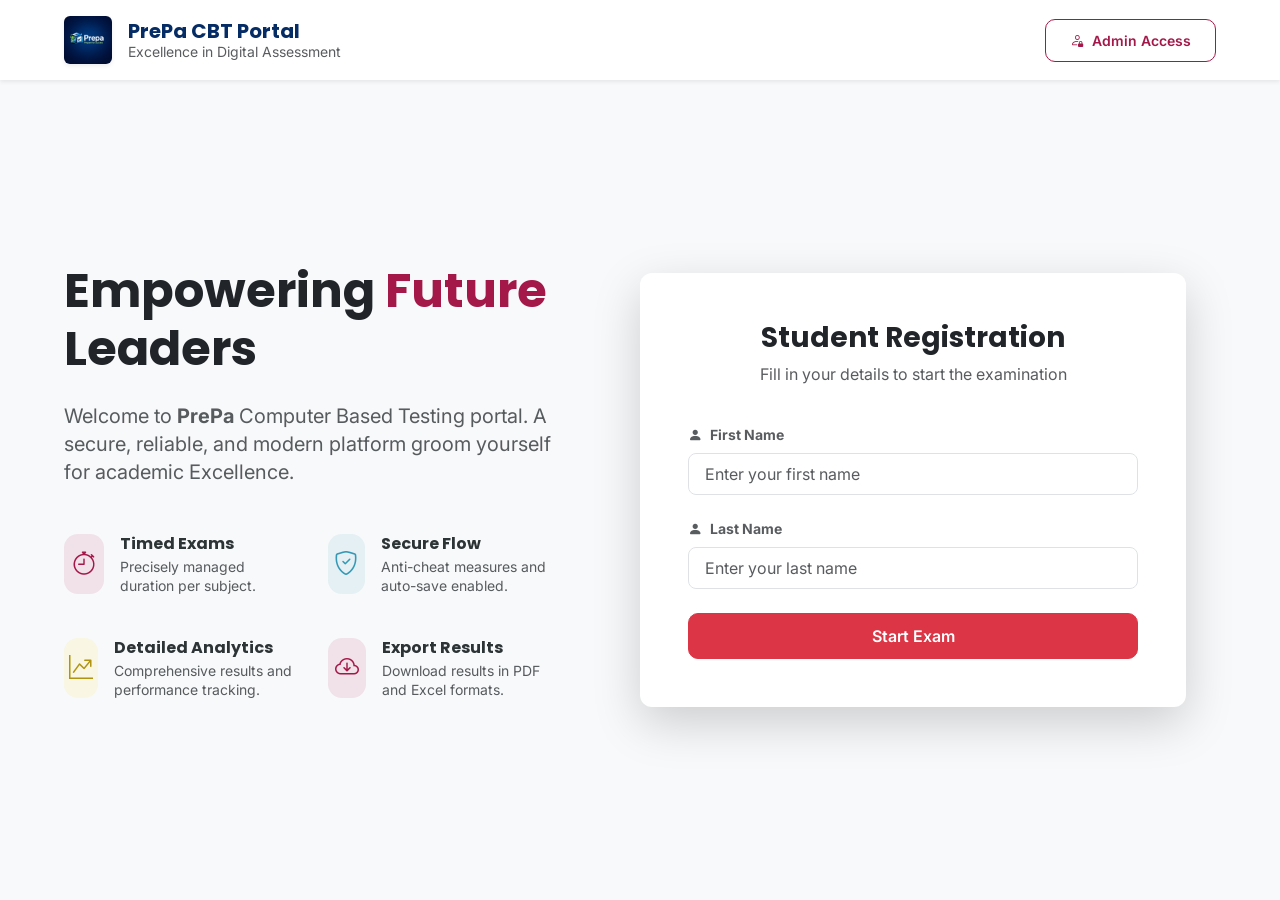
==== index.html @ b6be5e13 "Update index.html" ====
<!DOCTYPE html>
<html lang="en">
<head> 
<meta charset="UTF-8">
<meta name="viewport" content="width=device-width, initial-scale=1.0">
<title>PrePa CBT Portal - Secure Online Exams for Students</title>
<meta name="description" content="PrePa CBT Portal offers secure, reliable online exams for students. Register and take timed exams in Mathematics, English, Chemistry, Physics, and Biology.">
<meta name="keywords" content="CBT, online exam, student portal, PrePa, Mathematics, English, Chemistry, Physics, Biology">
<!-- Open Graph / Facebook -->
<meta property="og:type" content="website">
<meta property="og:title" content="PrePa CBT Portal - Secure Online Exams">
<meta property="og:description" content="Empowering future leaders with secure online assessments.">
<meta property="og:image" content="./logo 1.png">
<!-- Twitter -->
<meta property="twitter:card" content="summary_large_image">
<meta property="twitter:title" content="PrePa CBT Portal - Secure Online Exams">
<meta property="twitter:description" content="Empowering future leaders with secure online assessments.">
<meta property="twitter:image" content="./logo 1.png">
<script type="application/ld+json">
{
  "@context": "https://schema.org",
  "@type": "EducationalOrganization",
  "name": "PrePa CBT Portal",
  "description": "A secure platform for online exams in various subjects including Mathematics, English, Chemistry, Physics, and Biology.",
  "url": "./",
  "logo": "./logo 1.png"
}
</script>
<link href="https://cdn.jsdelivr.net/npm/bootstrap@5.3.3/dist/css/bootstrap.min.css" rel="stylesheet">
<link href="https://fonts.googleapis.com/css2?family=Inter:wght@300;400;500;600&family=Poppins:wght@500;600;700&display=swap" rel="stylesheet">
<link href="./style.css" rel="stylesheet">
<link rel="stylesheet" href="https://cdn.jsdelivr.net/npm/bootstrap-icons@1.11.3/font/bootstrap-icons.min.css">
<link rel="icon" type="image/png" sizes="16x16" href="./PrePa_favicon.png">
</head>
<body class="min-vh-100 d-flex flex-column">

  
<nav class="bg-white shadow-sm position-sticky top-0" style="z-index: 1000;">
  <div class="container px-4 py-3 d-flex align-items-center justify-content-between">
    <div class="d-flex align-items-center gap-3 animate-fade-in">
      <img src="./logo 1.png" alt="Logo" class="rounded shadow-sm" style="width:48px;height:48px">
      <div class="lh-sm">
        <h2 class="h5 fw-bold mb-0 text-primary-emphasis">PrePa CBT Portal</h2>
        <p class="text-muted mb-0 small d-none d-md-block">Excellence in Digital Assessment</p>
      </div>
    </div>
    <div class="animate-fade-in">
      <button onclick="window.location.href='admin.html'" class="btn btn-outline-primary btn-sm fw-semibold d-flex align-items-center gap-2">
        <i class="bi bi-person-lock"></i> Admin Access
      </button>
    </div>
  </div>
</nav>

<section class="container px-4 flex-grow-1 d-flex align-items-center py-5">
  <div class="row g-5 align-items-center w-100">
    <div class="col-lg-6 animate-slide-in">
      <div class="pe-lg-5">
        <h1 class="display-5 fw-bold text-dark mb-4">Empowering <span style="color: var(--primary-color)">Future</span> Leaders</h1>
        <p class="lead text-muted mb-5">Welcome to <strong>PrePa</strong> Computer Based Testing portal. A secure, reliable, and modern platform groom yourself for academic Excellence.</p>
        
        <div class="row g-4">
          <div class="col-sm-6 animate-fade-in stagger-1">
            <div class="d-flex align-items-start gap-3">
              <div class="feature-icon small">
                <i class="bi bi-stopwatch"></i>
              </div>
              <div>
                <h3 class="h6 fw-bold mb-1">Timed Exams</h3>
                <p class="small text-muted mb-0">Precisely managed duration per subject.</p>
              </div>
            </div>
          </div>
          <div class="col-sm-6 animate-fade-in stagger-2">
            <div class="d-flex align-items-start gap-3">
              <div class="feature-icon small" style="background: rgba(53, 153, 181, 0.1); color: var(--secondary-color)">
                <i class="bi bi-shield-check"></i>
              </div>
              <div>
                <h3 class="h6 fw-bold mb-1">Secure Flow</h3>
                <p class="small text-muted mb-0">Anti-cheat measures and auto-save enabled.</p>
              </div>
            </div>
          </div>
          <div class="col-sm-6 animate-fade-in stagger-3">
            <div class="d-flex align-items-start gap-3">
              <div class="feature-icon small" style="background: rgba(249, 210, 24, 0.1); color: #b09411">
                <i class="bi bi-graph-up-arrow"></i>
              </div>
              <div>
                <h3 class="h6 fw-bold mb-1">Detailed Analytics</h3>
                <p class="small text-muted mb-0">Comprehensive results and performance tracking.</p>
              </div>
            </div>
          </div>
          <div class="col-sm-6 animate-fade-in stagger-4">
            <div class="d-flex align-items-start gap-3">
              <div class="feature-icon small" style="background: rgba(164, 24, 73, 0.1); color: var(--primary-color)">
                <i class="bi bi-cloud-arrow-down"></i>
              </div>
              <div>
                <h3 class="h6 fw-bold mb-1">Export Results</h3>
                <p class="small text-muted mb-0">Download results in PDF and Excel formats.</p>
              </div>
            </div>
          </div>
        </div>
      </div>
    </div>
    <div class="col-lg-6 animate-scale-in">
      <div class="card p-4 p-md-5 border-0 shadow-lg hover-lift">
        <div class="text-center mb-4">
          <h2 class="h3 fw-bold text-dark mb-2">Student Registration</h2>
          <p class="text-muted">Fill in your details to start the examination</p>
        </div>
        <form id="student-form" class="d-grid gap-4">
          <div class="animate-fade-in stagger-1">
            <label class="form-label small fw-bold text-muted d-flex align-items-center gap-2">
              <i class="bi bi-person-fill"></i> First Name
            </label>
            <input type="text" id="first-name" required placeholder="Enter your first name" class="form-control form-control-lg fs-6 input-focus-effect">
          </div>
          <div class="animate-fade-in stagger-2">
            <label class="form-label small fw-bold text-muted d-flex align-items-center gap-2">
              <i class="bi bi-person-fill"></i> Last Name
            </label>
            <input type="text" id="last-name" required placeholder="Enter your last name" class="form-control form-control-lg fs-6 input-focus-effect">
          </div>
          <div id="subject-section" class="animate-fade-in stagger-3">
            <label class="form-label small fw-bold text-muted d-flex align-items-center gap-2">
              <i class="bi bi-book"></i> Select Subject
            </label>
            <select id="selected-subject" required class="form-select form-select-lg fs-6 input-focus-effect">
              <option value="" disabled selected>Select Subject</option>
              <optgroup label="SCIENCE">
                <option value="Mathematics">Mathematics</option>
                <option value="English">English</option>
                <option value="Physics">Physics</option>
                <option value="Chemistry">Chemistry</option>
                <option value="Biology">Biology</option>
              </optgroup>
              <optgroup label="ARTS">
                <option value="CRS">CRS</option>
                <option value="Government">Government</option>
                <option value="Literature">Literature</option>
              </optgroup>
              <optgroup label="COMMERCIAL">
                <option value="Economics">Economics</option>
                <option value="Commerce">Commerce</option>
              </optgroup>
            </select>
          </div>
          <button type="submit" class="btn btn-danger w-100 fw-semibold">Start Exam</button>
        </form>
      </div>
    </div>
  </div>
</section>

<script src="https://cdn.jsdelivr.net/npm/bootstrap@5.3.3/dist/js/bootstrap.bundle.min.js"></script>
<script>
  const firstNameInput = document.getElementById("first-name");
  const subjectSection = document.getElementById("subject-section");
  const subjectSelect = document.getElementById("selected-subject");

  function updateSubjectSectionVisibility() {
    const hasName = firstNameInput.value.trim().length > 0;

    if (hasName) {
      subjectSection.classList.remove("d-none");
    } else {
      subjectSection.classList.add("d-none");
      subjectSelect.value = "";
    }
  }

  firstNameInput.addEventListener("input", updateSubjectSectionVisibility);
  updateSubjectSectionVisibility();

  document.getElementById("student-form").addEventListener("submit", (e) => {
    e.preventDefault();
    const firstName = firstNameInput.value.trim();
    const lastName = document.getElementById("last-name").value.trim();
    const selectedSubject = subjectSelect.value;

    if (firstName && lastName && selectedSubject) {
      localStorage.removeItem("userAnswers");
      localStorage.removeItem("shuffledQuestions");
      localStorage.removeItem("examEndTime");
      localStorage.removeItem("currentQuestionIndex");
      const sessionId = "sess-" + Date.now() + "-" + Math.random().toString(36).slice(2, 8);
      localStorage.setItem(
        "studentDetails",
        JSON.stringify({ firstName, lastName, selectedSubject, sessionId })
      );
      localStorage.setItem("selectedSubject", selectedSubject);
      window.location.href = "exam.html";
    } else {
      alert("Please fill in all required fields.");
    }
  });
</script>
</body>
</html>
---- style.css ----
:root {
  --primary-color: #A41849;
  --secondary-color: #3599B5;
  --accent-color: #F9D218;
  --bg-light: #f8f9fa;
  --text-dark: #2d3436;
  --card-shadow: 0 10px 30px rgba(0, 0, 0, 0.05);
  --transition: all 0.3s cubic-bezier(0.4, 0, 0.2, 1);
}


html, body {
  max-width: 100vw;
  overflow-x: hidden;
  margin: 0;
  padding: 0;
  height: 100%;
}

h1,h2,h3,h4,h5{
font-family: 'Poppins', sans-serif;
font-weight:600;
}
.question{
font-size:18px;
font-weight:400;
line-height:1.6;
}

body {
  font-family: 'Inter', sans-serif;
  background-color: var(--bg-light);
  color: var(--text-dark);
  line-height: 1.6;
  display: flex;
  flex-direction: column;
}

main {
  flex: 1 0 auto;
}

.container {
  max-width: 1200px;
  width: 100%;
  margin-right: auto;
  margin-left: auto;
  padding-right: 15px;
  padding-left: 15px;
}

/* Fix Bootstrap row overflow */
.row {
  display: flex;
  flex-wrap: wrap;
  margin-right: -15px;
  margin-left: -15px;
}

.row > * {
  padding-right: 15px;
  padding-left: 15px;
}

/* Ensure images don't overflow */
img {
  max-width: 100%;
  height: auto;
}

/* Glassmorphism & Modern Cards */
.card {
  border: none;
  border-radius: 16px;
  box-shadow: var(--card-shadow);
  transition: var(--transition);
  overflow: hidden;
}

.card:hover {
  transform: translateY(-5px);
  box-shadow: 0 15px 35px rgba(0, 0, 0, 0.1);
}

/* Buttons */
.btn {
  border-radius: 10px;
  padding: 10px 24px;
  font-weight: 600;
  transition: var(--transition);
}

.btn-primary {
  background-color: var(--primary-color);
  border-color: var(--primary-color);
}

.btn-primary:hover {
  background-color: #8a143d;
  border-color: #8a143d;
  transform: translateY(-2px);
}

.btn-outline-primary {
  color: var(--primary-color);
  border-color: var(--primary-color);
}

.btn-outline-primary:hover {
  background-color: var(--primary-color);
  border-color: var(--primary-color);
}

/* Animations */
@keyframes fadeIn {
  from { opacity: 0; transform: translateY(20px); }
  to { opacity: 1; transform: translateY(0); }
}

@keyframes slideInRight {
  from { transform: translateX(50px); opacity: 0; }
  to { transform: translateX(0); opacity: 1; }
}

@keyframes scaleIn {
  from { transform: scale(0.9); opacity: 0; }
  to { transform: scale(1); opacity: 1; }
}

.animate-fade-in {
  animation: fadeIn 0.8s ease-out forwards;
}

.animate-slide-in {
  animation: slideInRight 0.6s ease-out forwards;
}

.animate-scale-in {
  animation: scaleIn 0.5s ease-out forwards;
}

/* New Hover & State Animations */
.hover-lift {
  transition: transform 0.2s ease, box-shadow 0.2s ease;
}

.hover-lift:hover {
  transform: translateY(-4px);
  box-shadow: 0 10px 20px rgba(0, 0, 0, 0.1);
}

.pulse-primary {
  animation: pulse 2s infinite;
}

@keyframes pulse {
  0% { transform: scale(1); box-shadow: 0 0 0 0 rgba(164, 24, 73, 0.4); }
  70% { transform: scale(1.05); box-shadow: 0 0 0 10px rgba(164, 24, 73, 0); }
  100% { transform: scale(1); box-shadow: 0 0 0 0 rgba(164, 24, 73, 0); }
}

.input-focus-effect {
  transition: border-color 0.2s ease, box-shadow 0.2s ease;
}

.input-focus-effect:focus {
  border-color: var(--primary-color);
  box-shadow: 0 0 0 4px rgba(164, 24, 73, 0.1);
}

.icon-circle {
  width: 40px;
  height: 40px;
  display: flex;
  align-items: center;
  justify-content: center;
  border-radius: 50%;
  background: rgba(164, 24, 73, 0.05);
  color: var(--primary-color);
  font-size: 1.2rem;
}

.stagger-1 { animation-delay: 0.1s; }
.stagger-2 { animation-delay: 0.2s; }
.stagger-3 { animation-delay: 0.3s; }
.stagger-4 { animation-delay: 0.4s; }

/* Index Page Specific */
.hero-section {
  background: linear-gradient(135deg, #fff 0%, #f1f2f6 100%);
  padding: 80px 0;
}

.feature-icon {
  width: 60px;
  height: 60px;
  background: rgba(164, 24, 73, 0.1);
  color: var(--primary-color);
  border-radius: 14px;
  display: flex;
  align-items: center;
  justify-content: center;
  font-size: 24px;
  margin-bottom: 20px;
}

/* Exam Page Specific */
.option-btn {
  text-align: left;
  padding: 15px 20px;
  border: 2px solid #e0e0e0;
  background: white;
  margin-bottom: 12px;
  cursor: pointer;
  border-radius: 12px;
  transition: var(--transition);
}

.option-btn:hover {
  border-color: var(--secondary-color);
  background-color: rgba(53, 153, 181, 0.05);
}

.option-btn.selected {
  border-color: var(--primary-color);
  background-color: rgba(164, 24, 73, 0.05);
  font-weight: 600;
}

/* Result Page Specific */
.result-circle-container {
  position: relative;
  width: 200px;
  height: 200px;
  margin: 0 auto;
}

.result-circle-bg {
  fill: none;
  stroke: #eee;
  stroke-width: 10;
}

.result-circle-progress {
  fill: none;
  stroke: var(--primary-color);
  stroke-width: 10;
  stroke-linecap: round;
  transition: stroke-dashoffset 1s ease-out;
}

/* Table Styles */
.table thead th {
  background-color: #f8f9fa;
  text-transform: uppercase;
  font-size: 0.75rem;
  letter-spacing: 0.05em;
  font-weight: 700;
  border-bottom: 2px solid #dee2e6;
}


/* h1, h2, h3 {
  font-family: 'Poppins', sans-serif;
} */


button {
  font-weight: 500;
}

small, .text-muted {
  font-weight: 400;
}

body {
  line-height: 1.4;
}

.card {
  border-radius: 12px;
}

/* Custom Scrollbar */
::-webkit-scrollbar {
  width: 8px;
}

::-webkit-scrollbar-track {
  background: #f1f1f1;
}

::-webkit-scrollbar-thumb {
  background: #ccc;
  border-radius: 10px;
}

::-webkit-scrollbar-thumb:hover {
  background: #999;
}
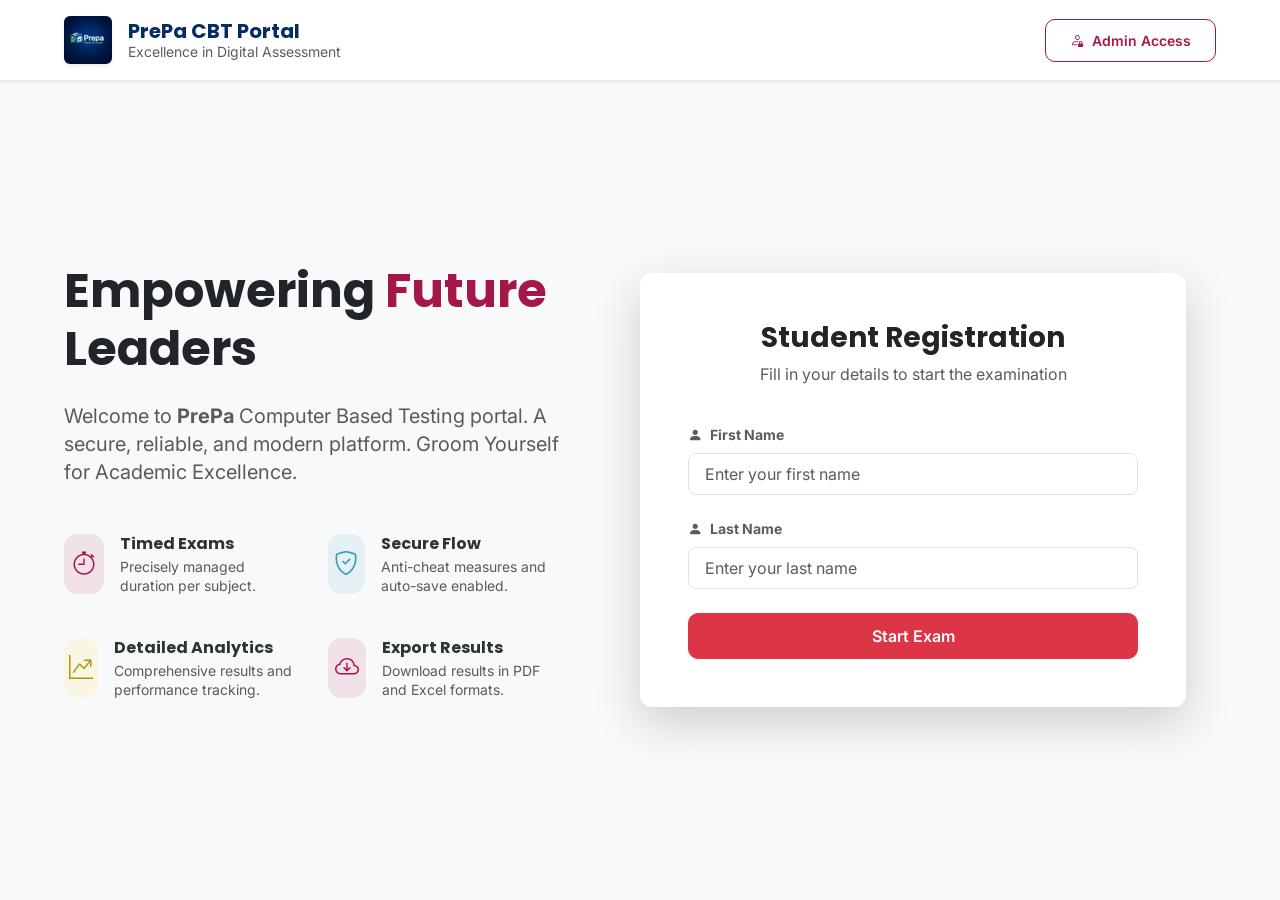
==== commit 71bfd5ac: "Update index.html" ====
--- a/index.html
+++ b/index.html
@@ -31,6 +31,14 @@
 <link href="./style.css" rel="stylesheet">
 <link rel="stylesheet" href="https://cdn.jsdelivr.net/npm/bootstrap-icons@1.11.3/font/bootstrap-icons.min.css">
 <link rel="icon" type="image/png" sizes="16x16" href="./PrePa_favicon.png">
+  <script async src="https://www.googletagmanager.com/gtag/js?id=G-HYVF242THW"></script>
+<script>
+  window.dataLayer = window.dataLayer || [];
+  function gtag(){dataLayer.push(arguments);}
+  gtag('js', new Date());
+
+  gtag('config', 'G-HYVF242THW');
+</script
 </head>
 <body class="min-vh-100 d-flex flex-column">
 
@@ -57,7 +65,7 @@
     <div class="col-lg-6 animate-slide-in">
       <div class="pe-lg-5">
         <h1 class="display-5 fw-bold text-dark mb-4">Empowering <span style="color: var(--primary-color)">Future</span> Leaders</h1>
-        <p class="lead text-muted mb-5">Welcome to <strong>PrePa</strong> Computer Based Testing portal. A secure, reliable, and modern platform groom yourself for academic Excellence.</p>
+        <p class="lead text-muted mb-5">Welcome to <strong>PrePa</strong> Computer Based Testing portal. A secure, reliable, and modern platform. Groom Yourself for Academic Excellence.</p>
         
         <div class="row g-4">
           <div class="col-sm-6 animate-fade-in stagger-1">
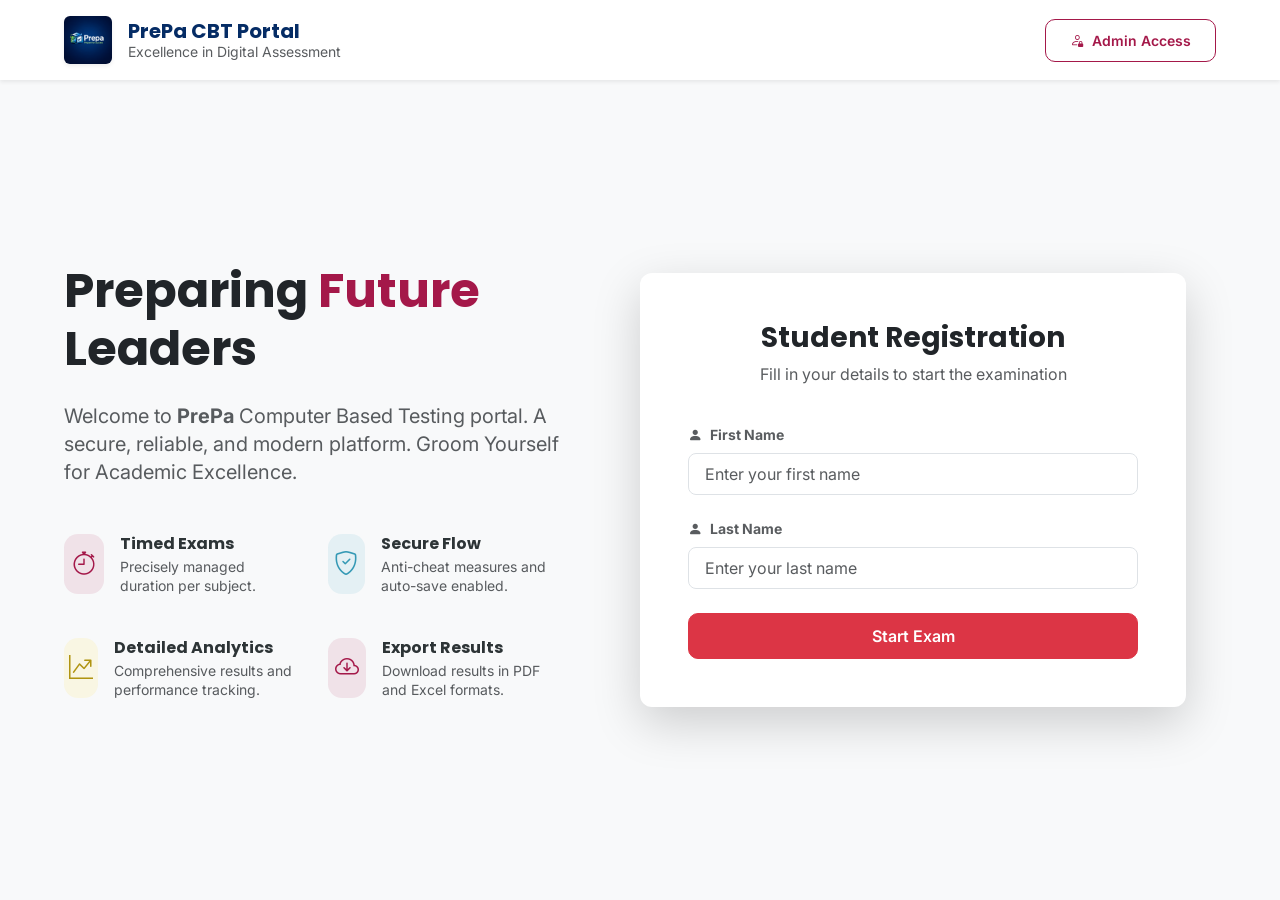
==== commit 7dc31400: "Update index.html" ====
--- a/index.html
+++ b/index.html
@@ -64,7 +64,7 @@
   <div class="row g-5 align-items-center w-100">
     <div class="col-lg-6 animate-slide-in">
       <div class="pe-lg-5">
-        <h1 class="display-5 fw-bold text-dark mb-4">Empowering <span style="color: var(--primary-color)">Future</span> Leaders</h1>
+        <h1 class="display-5 fw-bold text-dark mb-4">Preparing <span style="color: var(--primary-color)">Future</span> Leaders</h1>
         <p class="lead text-muted mb-5">Welcome to <strong>PrePa</strong> Computer Based Testing portal. A secure, reliable, and modern platform. Groom Yourself for Academic Excellence.</p>
         
         <div class="row g-4">
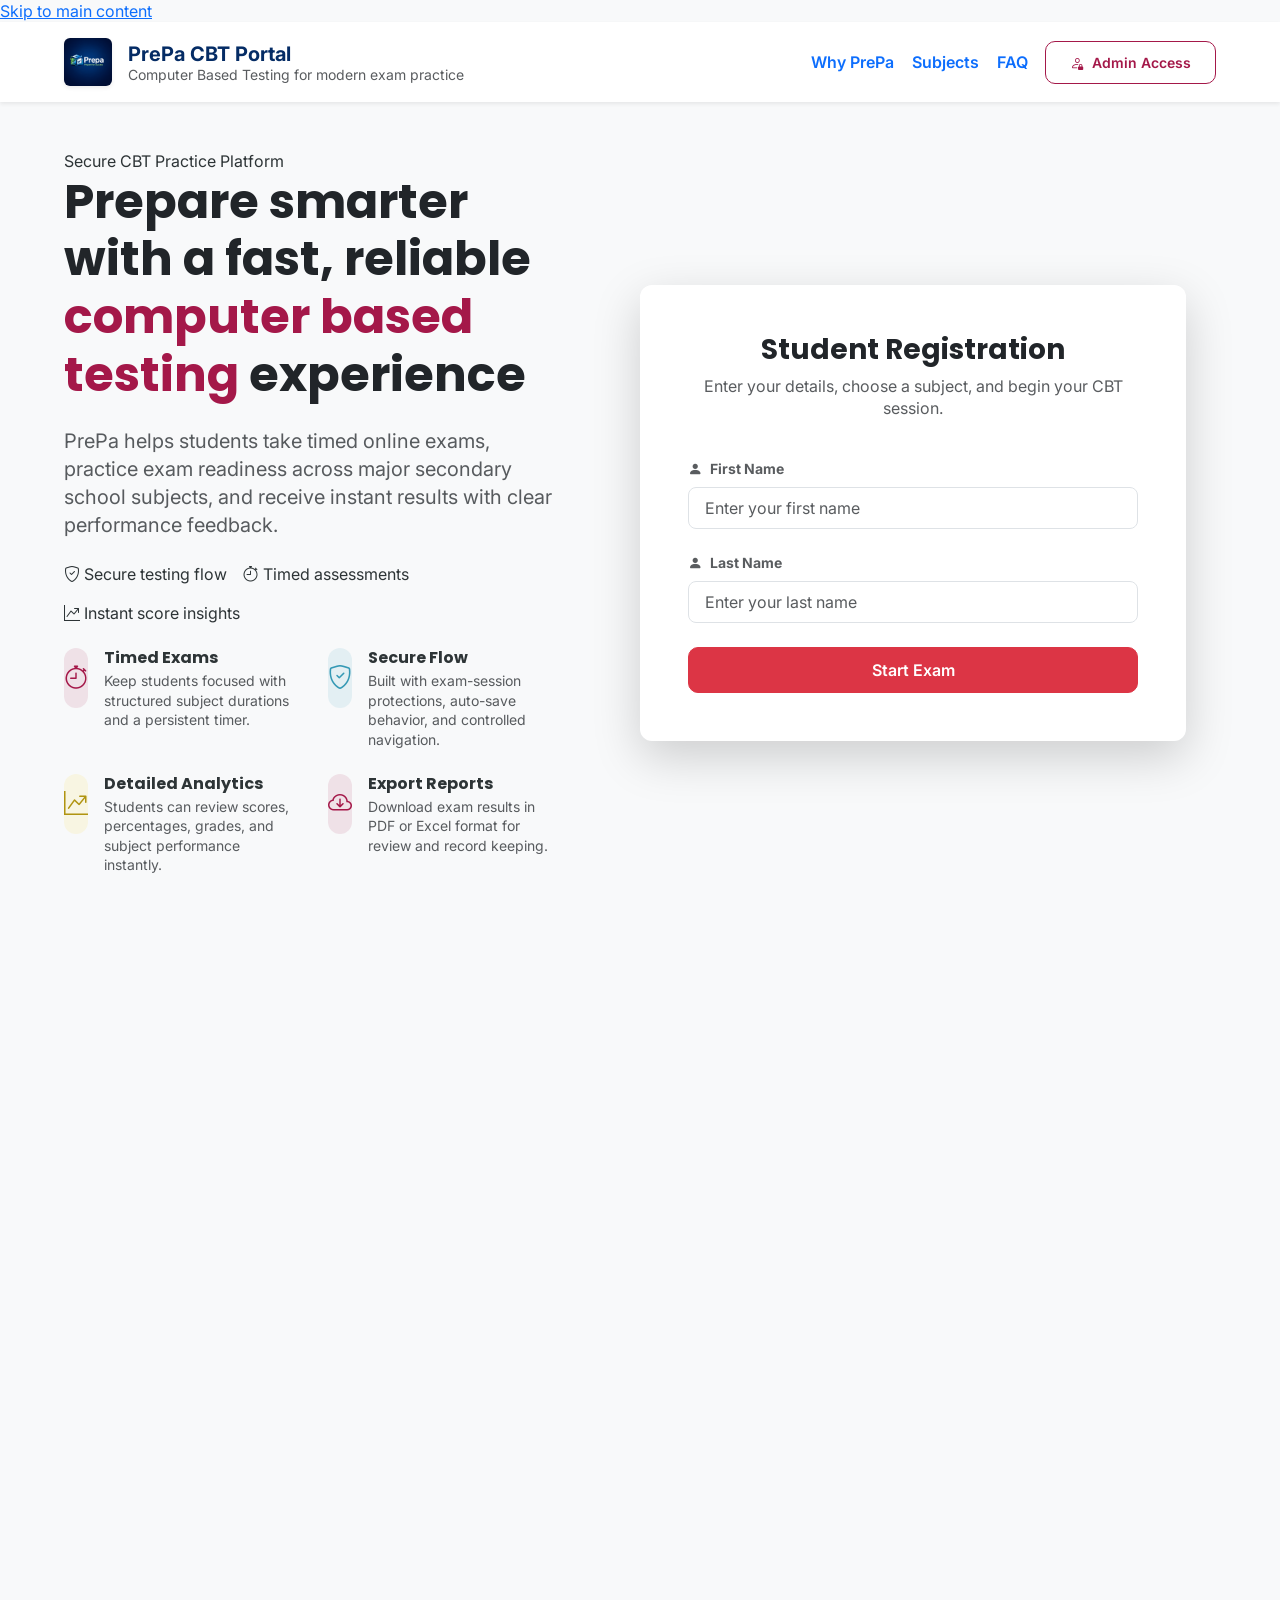
==== commit 5f2d9982: "Revise index.html for SEO and content improvements Updated the index.html file to enhance SEO and im" ====
--- a/index.html
+++ b/index.html
@@ -1,36 +1,110 @@
 <!DOCTYPE html>
 <html lang="en">
-<head> 
+<head>
 <meta charset="UTF-8">
 <meta name="viewport" content="width=device-width, initial-scale=1.0">
-<title>PrePa CBT Portal - Secure Online Exams for Students</title>
-<meta name="description" content="PrePa CBT Portal offers secure, reliable online exams for students. Register and take timed exams in Mathematics, English, Chemistry, Physics, and Biology.">
-<meta name="keywords" content="CBT, online exam, student portal, PrePa, Mathematics, English, Chemistry, Physics, Biology">
-<!-- Open Graph / Facebook -->
+<title>PrePa CBT Portal | Computer Based Testing Platform for Exam Practice</title>
+<meta name="description" content="PrePa CBT Portal is a modern computer based testing platform for timed online exams, CBT practice, subject-based assessments, and instant results across Mathematics, English, Physics, Chemistry, Biology, Government, Literature, Economics, Commerce, and CRS.">
+<meta name="robots" content="index, follow, max-image-preview:large, max-snippet:-1, max-video-preview:-1">
+<meta name="author" content="PrePa CBT Portal">
+<meta name="application-name" content="PrePa CBT Portal">
+<meta name="theme-color" content="#A41849">
+<meta name="format-detection" content="telephone=no">
+<meta property="og:locale" content="en_US">
 <meta property="og:type" content="website">
-<meta property="og:title" content="PrePa CBT Portal - Secure Online Exams">
-<meta property="og:description" content="Empowering future leaders with secure online assessments.">
-<meta property="og:image" content="./logo 1.png">
-<!-- Twitter -->
-<meta property="twitter:card" content="summary_large_image">
-<meta property="twitter:title" content="PrePa CBT Portal - Secure Online Exams">
-<meta property="twitter:description" content="Empowering future leaders with secure online assessments.">
-<meta property="twitter:image" content="./logo 1.png">
+<meta property="og:site_name" content="PrePa CBT Portal">
+<meta property="og:title" content="PrePa CBT Portal | Computer Based Testing Platform for Exam Practice">
+<meta property="og:description" content="A fast, secure CBT platform for student registration, timed practice exams, subject-based testing, instant results, and academic performance tracking.">
+<meta property="og:url" content="/">
+<meta property="og:image" content="./logo%201.png">
+<meta property="og:image:alt" content="PrePa CBT Portal logo">
+<meta name="twitter:card" content="summary_large_image">
+<meta name="twitter:title" content="PrePa CBT Portal | Computer Based Testing Platform for Exam Practice">
+<meta name="twitter:description" content="Prepare for school and entrance examinations with secure CBT practice, timed assessments, and instant results.">
+<meta name="twitter:image" content="./logo%201.png">
+<meta name="twitter:image:alt" content="PrePa CBT Portal logo">
+<link rel="canonical" href="/">
+<link rel="manifest" href="./site.webmanifest">
+<link rel="icon" type="image/png" sizes="192x192" href="./PrePa_favicon.png">
+<link rel="apple-touch-icon" href="./PrePa_favicon.png">
+<link rel="preconnect" href="https://cdn.jsdelivr.net">
+<link rel="preload" as="image" href="./logo%201.png">
+<link rel="preload" href="./assets/fonts/Inter_18pt-Regular.ttf" as="font" type="font/ttf" crossorigin>
+<link rel="preload" href="./assets/fonts/Poppins-SemiBold.ttf" as="font" type="font/ttf" crossorigin>
 <script type="application/ld+json">
 {
   "@context": "https://schema.org",
-  "@type": "EducationalOrganization",
-  "name": "PrePa CBT Portal",
-  "description": "A secure platform for online exams in various subjects including Mathematics, English, Chemistry, Physics, and Biology.",
-  "url": "./",
-  "logo": "./logo 1.png"
+  "@graph": [
+    {
+      "@type": "WebSite",
+      "@id": "/#website",
+      "url": "/",
+      "name": "PrePa CBT Portal",
+      "description": "Computer based testing platform for timed online exams and academic practice.",
+      "inLanguage": "en"
+    },
+    {
+      "@type": "Organization",
+      "@id": "/#organization",
+      "name": "PrePa CBT Portal",
+      "url": "/",
+      "logo": {
+        "@type": "ImageObject",
+        "url": "./logo%201.png"
+      }
+    },
+    {
+      "@type": "SoftwareApplication",
+      "@id": "/#app",
+      "name": "PrePa CBT Portal",
+      "applicationCategory": "EducationalApplication",
+      "operatingSystem": "Web Browser",
+      "url": "/",
+      "image": "./logo%201.png",
+      "publisher": {
+        "@id": "/#organization"
+      },
+      "description": "A secure web-based CBT platform that helps students complete timed subject exams, review scores, and track performance."
+    },
+    {
+      "@type": "FAQPage",
+      "@id": "/#faq",
+      "mainEntity": [
+        {
+          "@type": "Question",
+          "name": "What is PrePa CBT Portal used for?",
+          "acceptedAnswer": {
+            "@type": "Answer",
+            "text": "PrePa CBT Portal helps students register for a subject, complete a timed computer based test, and view instant performance results."
+          }
+        },
+        {
+          "@type": "Question",
+          "name": "Which subjects are available on the CBT platform?",
+          "acceptedAnswer": {
+            "@type": "Answer",
+            "text": "The platform supports Mathematics, English, Physics, Chemistry, Biology, CRS, Government, Literature, Economics, and Commerce."
+          }
+        },
+        {
+          "@type": "Question",
+          "name": "Does the CBT system provide instant results?",
+          "acceptedAnswer": {
+            "@type": "Answer",
+            "text": "Yes. After submitting an exam, students can immediately view score summaries, percentages, grades, and exportable reports."
+          }
+        }
+      ]
+    }
+  ]
 }
 </script>
 <link href="https://cdn.jsdelivr.net/npm/bootstrap@5.3.3/dist/css/bootstrap.min.css" rel="stylesheet">
 <link href="https://fonts.googleapis.com/css2?family=Inter:wght@300;400;500;600&family=Poppins:wght@500;600;700&display=swap" rel="stylesheet">
 <link href="./style.css" rel="stylesheet">
 <link rel="stylesheet" href="https://cdn.jsdelivr.net/npm/bootstrap-icons@1.11.3/font/bootstrap-icons.min.css">
-<link rel="icon" type="image/png" sizes="16x16" href="./PrePa_favicon.png">
+
+
   <script async src="https://www.googletagmanager.com/gtag/js?id=G-HYVF242THW"></script>
 <script>
   window.dataLayer = window.dataLayer || [];
@@ -41,18 +115,21 @@
 </script
 </head>
 <body class="min-vh-100 d-flex flex-column">
-
-  
+<a href="#main-content" class="skip-link">Skip to main content</a>
+
 <nav class="bg-white shadow-sm position-sticky top-0" style="z-index: 1000;">
-  <div class="container px-4 py-3 d-flex align-items-center justify-content-between">
+  <div class="container px-4 py-3 d-flex align-items-center justify-content-between gap-3 flex-wrap">
     <div class="d-flex align-items-center gap-3 animate-fade-in">
-      <img src="./logo 1.png" alt="Logo" class="rounded shadow-sm" style="width:48px;height:48px">
+      <img src="./logo 1.png" alt="PrePa CBT Portal logo" width="48" height="48" class="rounded shadow-sm" fetchpriority="high">
       <div class="lh-sm">
-        <h2 class="h5 fw-bold mb-0 text-primary-emphasis">PrePa CBT Portal</h2>
-        <p class="text-muted mb-0 small d-none d-md-block">Excellence in Digital Assessment</p>
-      </div>
-    </div>
-    <div class="animate-fade-in">
+        <p class="h5 fw-bold mb-0 text-primary-emphasis">PrePa CBT Portal</p>
+        <p class="text-muted mb-0 small d-none d-md-block">Computer Based Testing for modern exam practice</p>
+      </div>
+    </div>
+    <div class="d-flex align-items-center gap-2 gap-md-3 animate-fade-in">
+      <a href="#why-prepa" class="btn btn-link nav-anchor p-0 text-decoration-none">Why PrePa</a>
+      <a href="#subjects" class="btn btn-link nav-anchor p-0 text-decoration-none">Subjects</a>
+      <a href="#faq" class="btn btn-link nav-anchor p-0 text-decoration-none">FAQ</a>
       <button onclick="window.location.href='admin.html'" class="btn btn-outline-primary btn-sm fw-semibold d-flex align-items-center gap-2">
         <i class="bi bi-person-lock"></i> Admin Access
       </button>
@@ -60,110 +137,259 @@
   </div>
 </nav>
 
-<section class="container px-4 flex-grow-1 d-flex align-items-center py-5">
-  <div class="row g-5 align-items-center w-100">
-    <div class="col-lg-6 animate-slide-in">
-      <div class="pe-lg-5">
-        <h1 class="display-5 fw-bold text-dark mb-4">Preparing <span style="color: var(--primary-color)">Future</span> Leaders</h1>
-        <p class="lead text-muted mb-5">Welcome to <strong>PrePa</strong> Computer Based Testing portal. A secure, reliable, and modern platform. Groom Yourself for Academic Excellence.</p>
-        
-        <div class="row g-4">
-          <div class="col-sm-6 animate-fade-in stagger-1">
-            <div class="d-flex align-items-start gap-3">
-              <div class="feature-icon small">
-                <i class="bi bi-stopwatch"></i>
-              </div>
+<main id="main-content">
+  <section class="container px-4 py-5">
+    <div class="row g-5 align-items-center w-100">
+      <div class="col-lg-6 animate-slide-in">
+        <div class="pe-lg-5">
+          <span class="eyebrow-pill mb-3">Secure CBT Practice Platform</span>
+          <h1 class="display-5 fw-bold text-dark mb-4">Prepare smarter with a fast, reliable <span style="color: var(--primary-color)">computer based testing</span> experience</h1>
+          <p class="lead text-muted mb-4">PrePa helps students take timed online exams, practice exam readiness across major secondary school subjects, and receive instant results with clear performance feedback.</p>
+          <div class="d-flex flex-wrap gap-3 mb-4">
+            <span class="trust-pill"><i class="bi bi-shield-check"></i> Secure testing flow</span>
+            <span class="trust-pill"><i class="bi bi-stopwatch"></i> Timed assessments</span>
+            <span class="trust-pill"><i class="bi bi-graph-up-arrow"></i> Instant score insights</span>
+          </div>
+
+          <div class="row g-4">
+            <div class="col-sm-6 animate-fade-in stagger-1">
+              <div class="d-flex align-items-start gap-3">
+                <div class="feature-icon small">
+                  <i class="bi bi-stopwatch"></i>
+                </div>
+                <div>
+                  <h2 class="h6 fw-bold mb-1">Timed Exams</h2>
+                  <p class="small text-muted mb-0">Keep students focused with structured subject durations and a persistent timer.</p>
+                </div>
+              </div>
+            </div>
+            <div class="col-sm-6 animate-fade-in stagger-2">
+              <div class="d-flex align-items-start gap-3">
+                <div class="feature-icon small" style="background: rgba(53, 153, 181, 0.1); color: var(--secondary-color)">
+                  <i class="bi bi-shield-check"></i>
+                </div>
+                <div>
+                  <h2 class="h6 fw-bold mb-1">Secure Flow</h2>
+                  <p class="small text-muted mb-0">Built with exam-session protections, auto-save behavior, and controlled navigation.</p>
+                </div>
+              </div>
+            </div>
+            <div class="col-sm-6 animate-fade-in stagger-3">
+              <div class="d-flex align-items-start gap-3">
+                <div class="feature-icon small" style="background: rgba(249, 210, 24, 0.1); color: #b09411">
+                  <i class="bi bi-graph-up-arrow"></i>
+                </div>
+                <div>
+                  <h2 class="h6 fw-bold mb-1">Detailed Analytics</h2>
+                  <p class="small text-muted mb-0">Students can review scores, percentages, grades, and subject performance instantly.</p>
+                </div>
+              </div>
+            </div>
+            <div class="col-sm-6 animate-fade-in stagger-4">
+              <div class="d-flex align-items-start gap-3">
+                <div class="feature-icon small" style="background: rgba(164, 24, 73, 0.1); color: var(--primary-color)">
+                  <i class="bi bi-cloud-arrow-down"></i>
+                </div>
+                <div>
+                  <h2 class="h6 fw-bold mb-1">Export Reports</h2>
+                  <p class="small text-muted mb-0">Download exam results in PDF or Excel format for review and record keeping.</p>
+                </div>
+              </div>
+            </div>
+          </div>
+        </div>
+      </div>
+      <div class="col-lg-6 animate-scale-in">
+        <div class="card p-4 p-md-5 border-0 shadow-lg hover-lift">
+          <div class="text-center mb-4">
+            <h2 class="h3 fw-bold text-dark mb-2">Student Registration</h2>
+            <p class="text-muted">Enter your details, choose a subject, and begin your CBT session.</p>
+          </div>
+          <form id="student-form" class="d-grid gap-4" aria-label="Student registration form">
+            <div class="animate-fade-in stagger-1">
+              <label for="first-name" class="form-label small fw-bold text-muted d-flex align-items-center gap-2">
+                <i class="bi bi-person-fill"></i> First Name
+              </label>
+              <input type="text" id="first-name" name="firstName" required autocomplete="given-name" placeholder="Enter your first name" class="form-control form-control-lg fs-6 input-focus-effect">
+            </div>
+            <div class="animate-fade-in stagger-2">
+              <label for="last-name" class="form-label small fw-bold text-muted d-flex align-items-center gap-2">
+                <i class="bi bi-person-fill"></i> Last Name
+              </label>
+              <input type="text" id="last-name" name="lastName" required autocomplete="family-name" placeholder="Enter your last name" class="form-control form-control-lg fs-6 input-focus-effect">
+            </div>
+            <div id="subject-section" class="animate-fade-in stagger-3">
+              <label for="selected-subject" class="form-label small fw-bold text-muted d-flex align-items-center gap-2">
+                <i class="bi bi-book"></i> Select Subject
+              </label>
+              <select id="selected-subject" name="subject" required class="form-select form-select-lg fs-6 input-focus-effect">
+                <option value="" disabled selected>Select Subject</option>
+                <optgroup label="Science">
+                  <option value="Mathematics">Mathematics</option>
+                  <option value="English">English</option>
+                  <option value="Physics">Physics</option>
+                  <option value="Chemistry">Chemistry</option>
+                  <option value="Biology">Biology</option>
+                </optgroup>
+                <optgroup label="Arts">
+                  <option value="CRS">CRS</option>
+                  <option value="Government">Government</option>
+                  <option value="Literature">Literature</option>
+                </optgroup>
+                <optgroup label="Commercial">
+                  <option value="Economics">Economics</option>
+                  <option value="Commerce">Commerce</option>
+                </optgroup>
+              </select>
+            </div>
+            <button type="submit" class="btn btn-danger w-100 fw-semibold">Start Exam</button>
+          </form>
+        </div>
+      </div>
+    </div>
+  </section>
+
+  <section id="why-prepa" class="seo-section">
+    <div class="container px-4">
+      <div class="row g-4 align-items-start">
+        <div class="col-lg-5">
+          <span class="section-kicker">Why students use PrePa</span>
+          <h2 class="section-title">A CBT platform built for exam readiness and confidence</h2>
+          <p class="text-muted mb-0">PrePa gives students and educators a practical way to run timed assessments, reduce friction during exam practice, and understand performance faster after every session.</p>
+        </div>
+        <div class="col-lg-7">
+          <div class="row g-3">
+            <div class="col-md-6">
+              <article class="content-card h-100">
+                <h3 class="h5 mb-2">Focused exam simulation</h3>
+                <p class="text-muted mb-0">Students experience a structured CBT flow that mirrors timed assessment environments and improves test familiarity.</p>
+              </article>
+            </div>
+            <div class="col-md-6">
+              <article class="content-card h-100">
+                <h3 class="h5 mb-2">Instant feedback loop</h3>
+                <p class="text-muted mb-0">Immediate scoring helps learners identify strengths, weak spots, and the subjects that need more revision time.</p>
+              </article>
+            </div>
+            <div class="col-md-6">
+              <article class="content-card h-100">
+                <h3 class="h5 mb-2">Simple student onboarding</h3>
+                <p class="text-muted mb-0">A clean registration flow lets students move from landing page to active exam in just a few steps.</p>
+              </article>
+            </div>
+            <div class="col-md-6">
+              <article class="content-card h-100">
+                <h3 class="h5 mb-2">Exportable reporting</h3>
+                <p class="text-muted mb-0">PDF and Excel result exports make it easier for schools, tutors, and administrators to review outcomes.</p>
+              </article>
+            </div>
+          </div>
+        </div>
+      </div>
+    </div>
+  </section>
+
+  <section id="subjects" class="seo-section seo-section-alt">
+    <div class="container px-4">
+      <div class="text-center mb-5">
+        <span class="section-kicker">Available subjects</span>
+        <h2 class="section-title">Practice CBT questions across core secondary school subjects</h2>
+        <p class="text-muted section-copy">The platform supports subject-based testing for science, arts, and commercial students, making it suitable for broad academic preparation.</p>
+      </div>
+      <div class="subject-grid">
+        <article class="subject-chip">Mathematics</article>
+        <article class="subject-chip">English</article>
+        <article class="subject-chip">Physics</article>
+        <article class="subject-chip">Chemistry</article>
+        <article class="subject-chip">Biology</article>
+        <article class="subject-chip">CRS</article>
+        <article class="subject-chip">Government</article>
+        <article class="subject-chip">Literature</article>
+        <article class="subject-chip">Economics</article>
+        <article class="subject-chip">Commerce</article>
+      </div>
+    </div>
+  </section>
+
+  <section class="seo-section">
+    <div class="container px-4">
+      <div class="row g-4">
+        <div class="col-lg-6">
+          <span class="section-kicker">How it works</span>
+          <h2 class="section-title">A clear three-step CBT journey</h2>
+          <div class="step-list">
+            <article class="step-card">
+              <span class="step-number">1</span>
               <div>
-                <h3 class="h6 fw-bold mb-1">Timed Exams</h3>
-                <p class="small text-muted mb-0">Precisely managed duration per subject.</p>
-              </div>
-            </div>
+                <h3 class="h5 mb-1">Register and select a subject</h3>
+                <p class="text-muted mb-0">Students enter their names, choose a subject, and begin from a simple landing experience.</p>
+              </div>
+            </article>
+            <article class="step-card">
+              <span class="step-number">2</span>
+              <div>
+                <h3 class="h5 mb-1">Take a timed online exam</h3>
+                <p class="text-muted mb-0">The exam screen presents one question at a time with a timer, navigator, and saved answer state.</p>
+              </div>
+            </article>
+            <article class="step-card">
+              <span class="step-number">3</span>
+              <div>
+                <h3 class="h5 mb-1">Review results instantly</h3>
+                <p class="text-muted mb-0">After submission, learners get a score summary, percentage, grade, and downloadable report options.</p>
+              </div>
+            </article>
           </div>
-          <div class="col-sm-6 animate-fade-in stagger-2">
-            <div class="d-flex align-items-start gap-3">
-              <div class="feature-icon small" style="background: rgba(53, 153, 181, 0.1); color: var(--secondary-color)">
-                <i class="bi bi-shield-check"></i>
-              </div>
-              <div>
-                <h3 class="h6 fw-bold mb-1">Secure Flow</h3>
-                <p class="small text-muted mb-0">Anti-cheat measures and auto-save enabled.</p>
-              </div>
-            </div>
-          </div>
-          <div class="col-sm-6 animate-fade-in stagger-3">
-            <div class="d-flex align-items-start gap-3">
-              <div class="feature-icon small" style="background: rgba(249, 210, 24, 0.1); color: #b09411">
-                <i class="bi bi-graph-up-arrow"></i>
-              </div>
-              <div>
-                <h3 class="h6 fw-bold mb-1">Detailed Analytics</h3>
-                <p class="small text-muted mb-0">Comprehensive results and performance tracking.</p>
-              </div>
-            </div>
-          </div>
-          <div class="col-sm-6 animate-fade-in stagger-4">
-            <div class="d-flex align-items-start gap-3">
-              <div class="feature-icon small" style="background: rgba(164, 24, 73, 0.1); color: var(--primary-color)">
-                <i class="bi bi-cloud-arrow-down"></i>
-              </div>
-              <div>
-                <h3 class="h6 fw-bold mb-1">Export Results</h3>
-                <p class="small text-muted mb-0">Download results in PDF and Excel formats.</p>
-              </div>
-            </div>
-          </div>
-        </div>
-      </div>
-    </div>
-    <div class="col-lg-6 animate-scale-in">
-      <div class="card p-4 p-md-5 border-0 shadow-lg hover-lift">
-        <div class="text-center mb-4">
-          <h2 class="h3 fw-bold text-dark mb-2">Student Registration</h2>
-          <p class="text-muted">Fill in your details to start the examination</p>
-        </div>
-        <form id="student-form" class="d-grid gap-4">
-          <div class="animate-fade-in stagger-1">
-            <label class="form-label small fw-bold text-muted d-flex align-items-center gap-2">
-              <i class="bi bi-person-fill"></i> First Name
-            </label>
-            <input type="text" id="first-name" required placeholder="Enter your first name" class="form-control form-control-lg fs-6 input-focus-effect">
-          </div>
-          <div class="animate-fade-in stagger-2">
-            <label class="form-label small fw-bold text-muted d-flex align-items-center gap-2">
-              <i class="bi bi-person-fill"></i> Last Name
-            </label>
-            <input type="text" id="last-name" required placeholder="Enter your last name" class="form-control form-control-lg fs-6 input-focus-effect">
-          </div>
-          <div id="subject-section" class="animate-fade-in stagger-3">
-            <label class="form-label small fw-bold text-muted d-flex align-items-center gap-2">
-              <i class="bi bi-book"></i> Select Subject
-            </label>
-            <select id="selected-subject" required class="form-select form-select-lg fs-6 input-focus-effect">
-              <option value="" disabled selected>Select Subject</option>
-              <optgroup label="SCIENCE">
-                <option value="Mathematics">Mathematics</option>
-                <option value="English">English</option>
-                <option value="Physics">Physics</option>
-                <option value="Chemistry">Chemistry</option>
-                <option value="Biology">Biology</option>
-              </optgroup>
-              <optgroup label="ARTS">
-                <option value="CRS">CRS</option>
-                <option value="Government">Government</option>
-                <option value="Literature">Literature</option>
-              </optgroup>
-              <optgroup label="COMMERCIAL">
-                <option value="Economics">Economics</option>
-                <option value="Commerce">Commerce</option>
-              </optgroup>
-            </select>
-          </div>
-          <button type="submit" class="btn btn-danger w-100 fw-semibold">Start Exam</button>
-        </form>
-      </div>
+        </div>
+        <div class="col-lg-6">
+          <article class="content-card h-100">
+            <span class="section-kicker">Built for real use</span>
+            <h2 class="section-title">Useful for schools, tutors, and independent learners</h2>
+            <p class="text-muted">Whether the goal is entrance exam preparation, classroom testing, revision drills, or mock assessments, the platform offers a straightforward way to launch exams and review outcomes without unnecessary complexity.</p>
+            <p class="text-muted mb-0">That makes PrePa a strong fit for regular academic practice, structured revision, and performance tracking across multiple subjects.</p>
+          </article>
+        </div>
+      </div>
+    </div>
+  </section>
+
+  <section id="faq" class="seo-section seo-section-alt">
+    <div class="container px-4">
+      <div class="text-center mb-5">
+        <span class="section-kicker">Frequently asked questions</span>
+        <h2 class="section-title">Common questions about the CBT portal</h2>
+      </div>
+      <div class="faq-stack">
+        <details class="faq-item" open>
+          <summary>What is PrePa CBT Portal used for?</summary>
+          <p>PrePa CBT Portal is used for computer based testing, exam practice, timed subject assessments, and instant result reporting for students.</p>
+        </details>
+        <details class="faq-item">
+          <summary>Which subjects can students take on the platform?</summary>
+          <p>Students can take Mathematics, English, Physics, Chemistry, Biology, CRS, Government, Literature, Economics, and Commerce on the platform.</p>
+        </details>
+        <details class="faq-item">
+          <summary>Does the platform show results immediately after submission?</summary>
+          <p>Yes. Once an exam is submitted, the system shows the student score, percentage, grade, and export options for reporting.</p>
+        </details>
+      </div>
+    </div>
+  </section>
+</main>
+
+<footer class="site-footer mt-auto">
+  <div class="container px-4 py-4 d-flex flex-column flex-md-row justify-content-between align-items-start align-items-md-center gap-3">
+    <div>
+      <p class="fw-bold mb-1">PrePa CBT Portal</p>
+      <p class="text-muted small mb-0">Secure online exams, timed CBT practice, and instant performance tracking.</p>
+    </div>
+    <div class="d-flex gap-3 flex-wrap">
+      <a href="#why-prepa" class="footer-link">Why PrePa</a>
+      <a href="#subjects" class="footer-link">Subjects</a>
+      <a href="#faq" class="footer-link">FAQ</a>
     </div>
   </div>
-</section>
+</footer>
 
 <script src="https://cdn.jsdelivr.net/npm/bootstrap@5.3.3/dist/js/bootstrap.bundle.min.js"></script>
 <script>
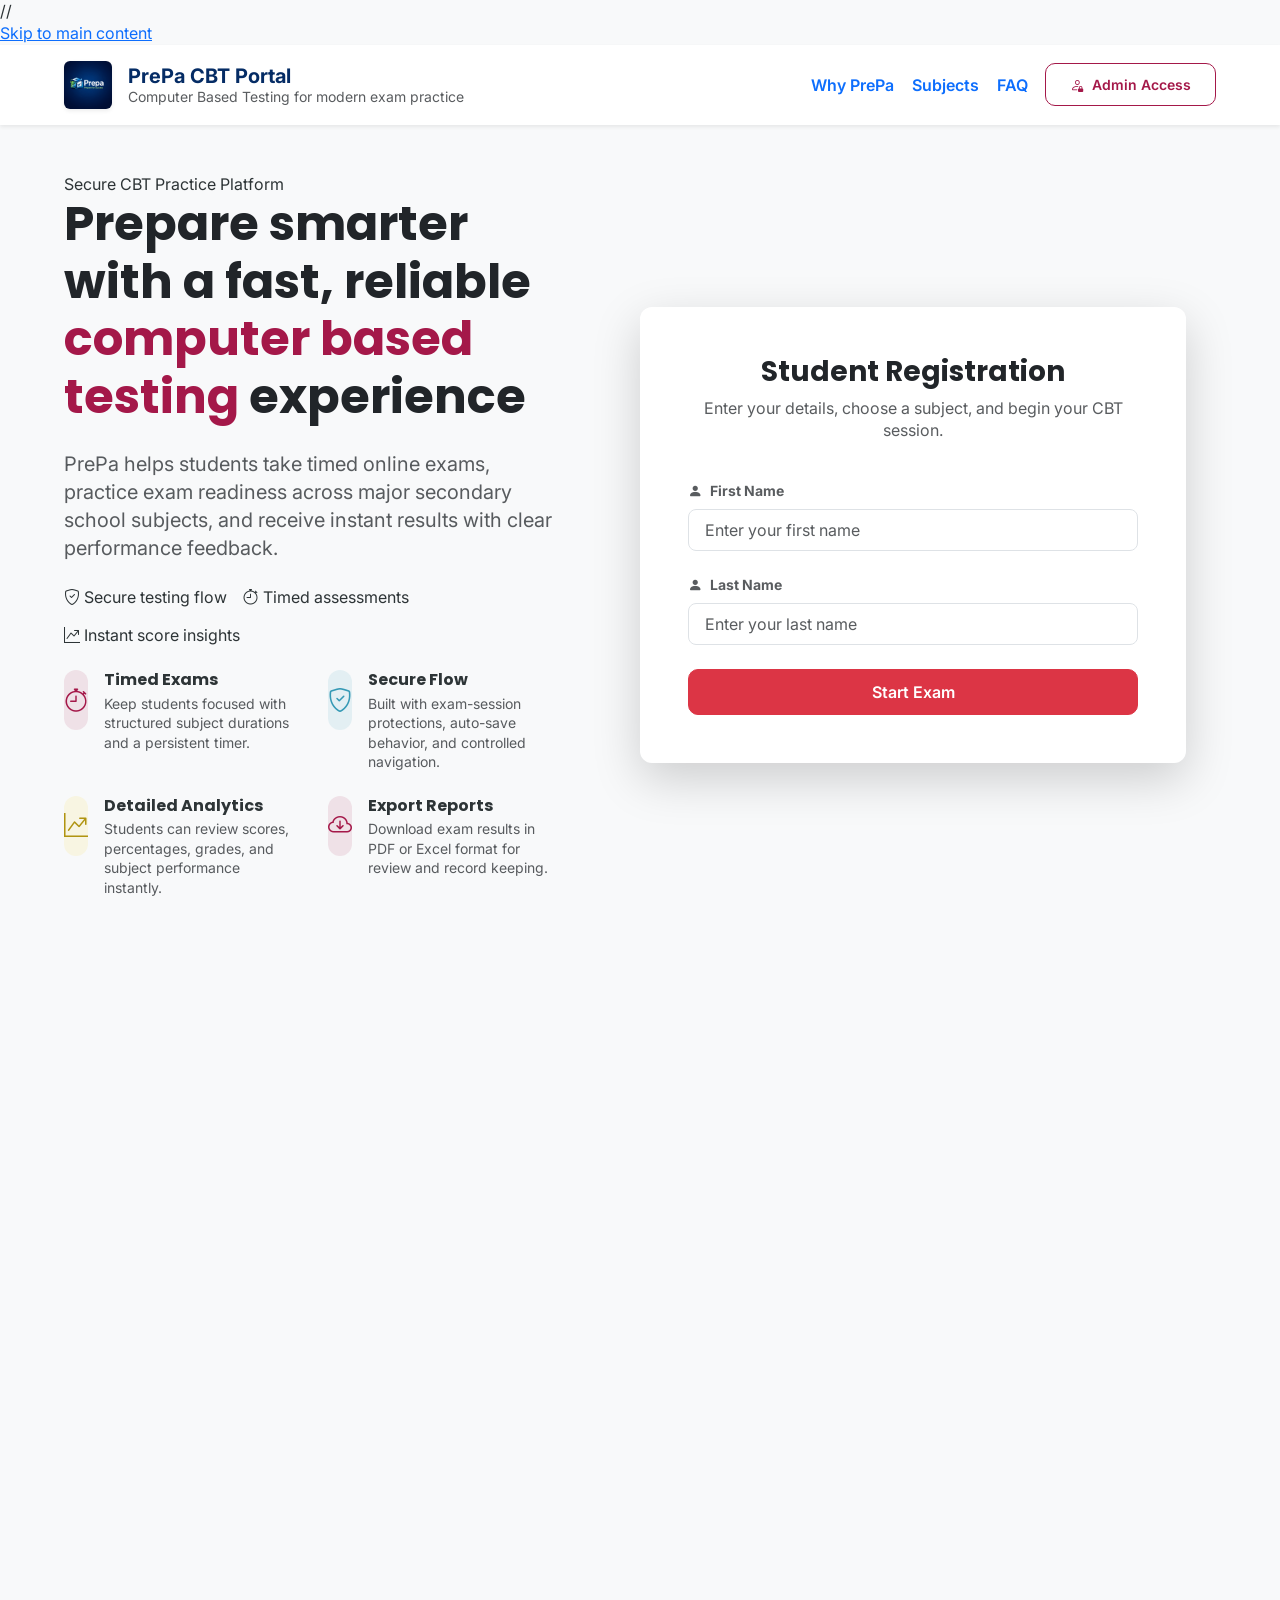
==== commit 6f247078: "Update index.html" ====
--- a/index.html
+++ b/index.html
@@ -115,7 +115,7 @@
 </script
 </head>
 <body class="min-vh-100 d-flex flex-column">
-<a href="#main-content" class="skip-link">Skip to main content</a>
+// <a href="#main-content" class="skip-link">Skip to main content</a>
 
 <nav class="bg-white shadow-sm position-sticky top-0" style="z-index: 1000;">
   <div class="container px-4 py-3 d-flex align-items-center justify-content-between gap-3 flex-wrap">
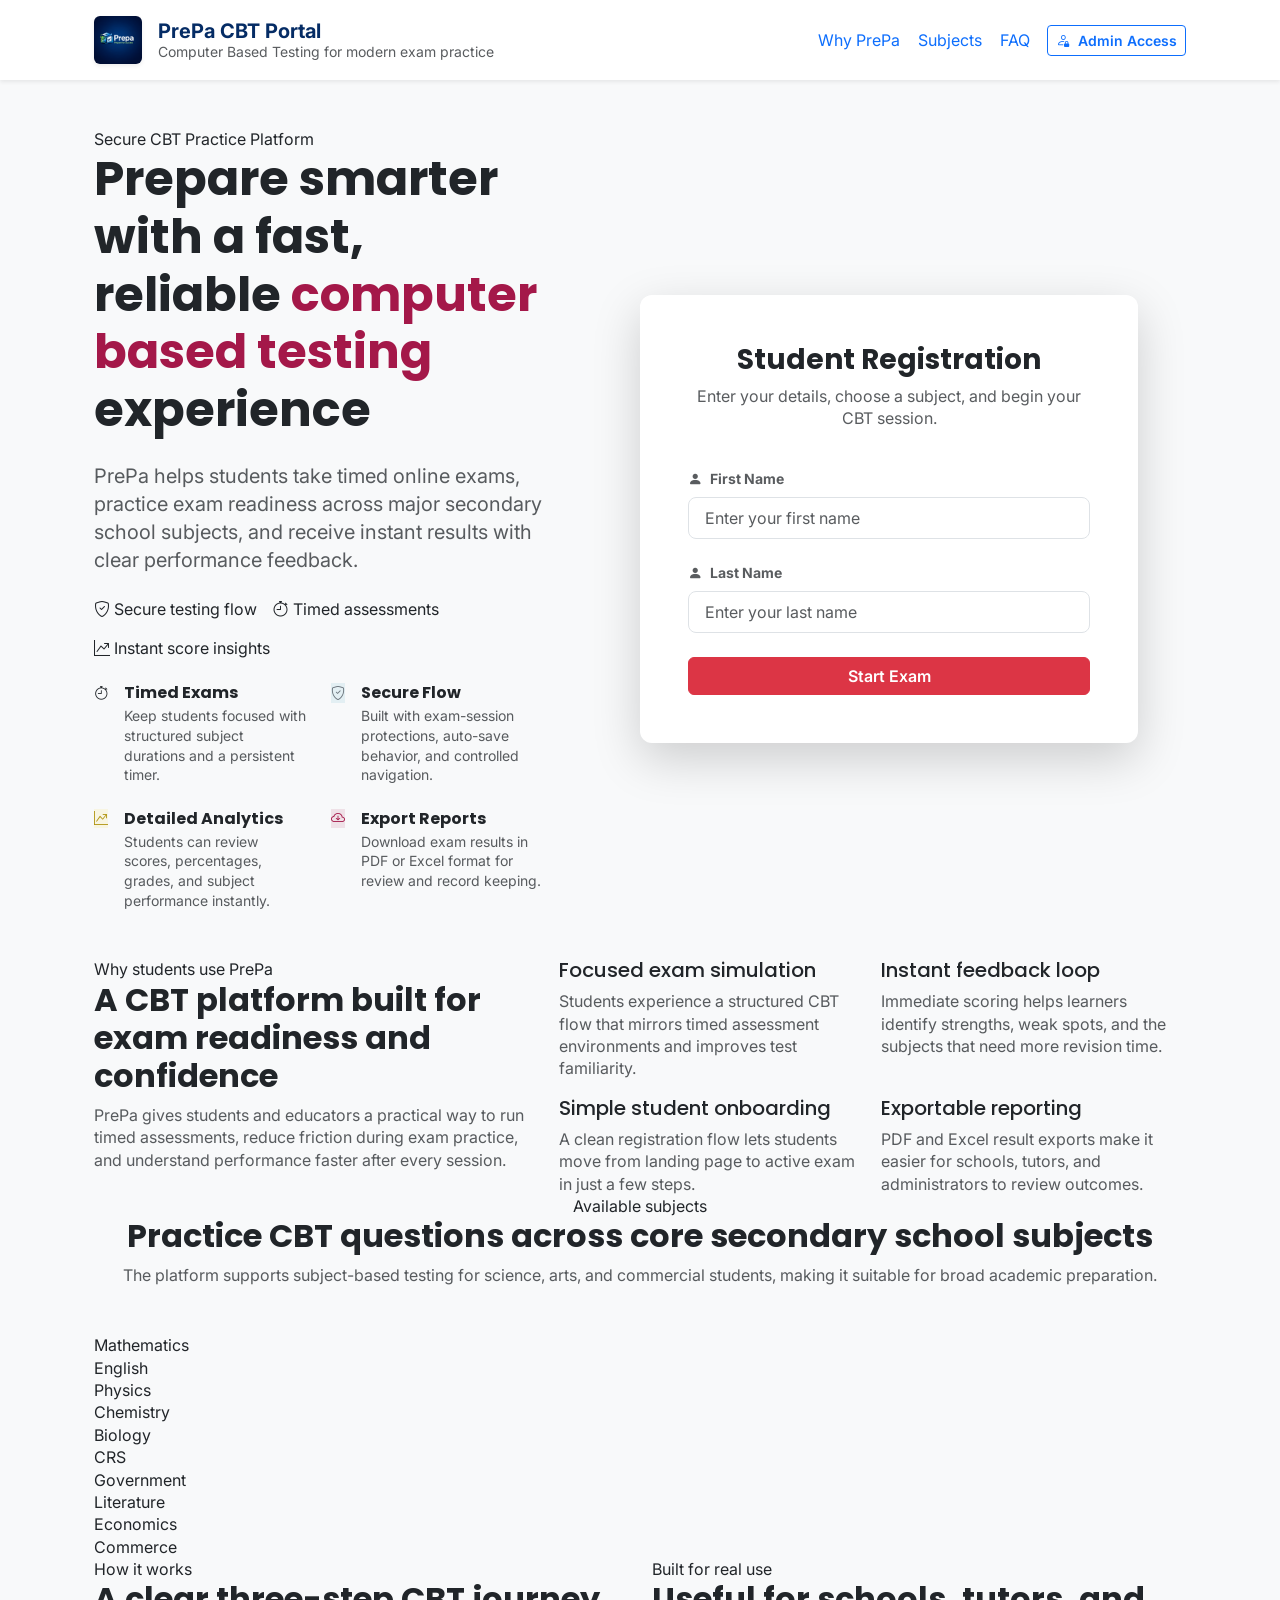
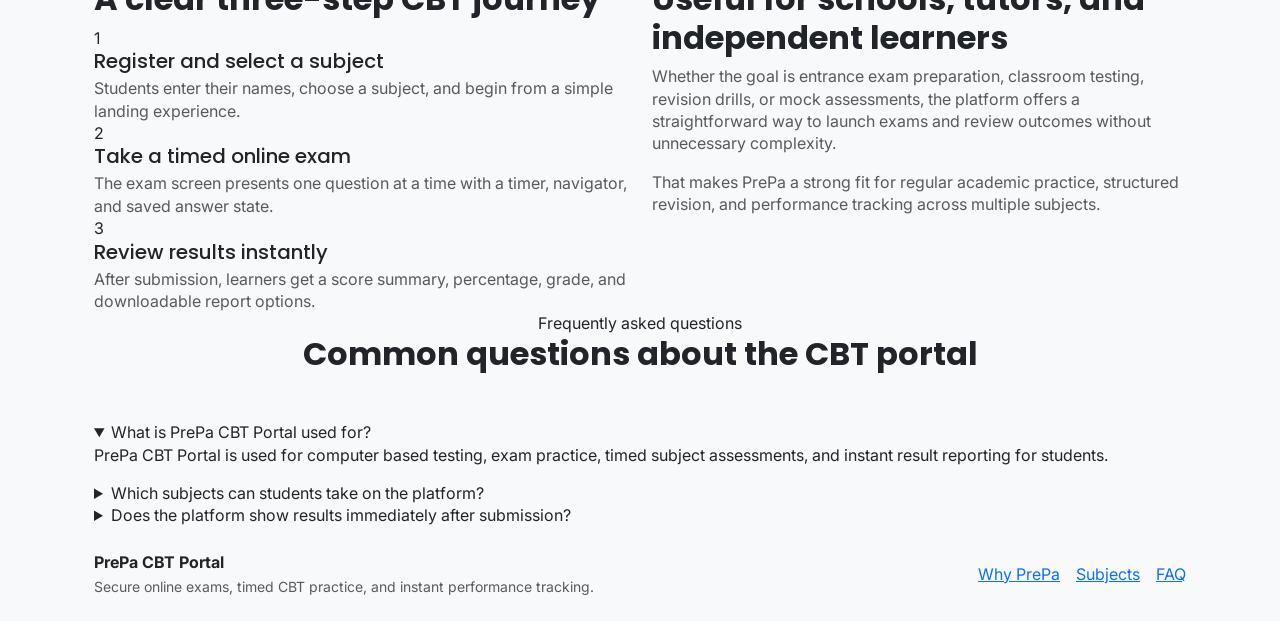
==== commit f0fd7f5a: "Add files via upload" ====
--- a/index.html
+++ b/index.html
@@ -29,9 +29,7 @@
 <link rel="apple-touch-icon" href="./PrePa_favicon.png">
 <link rel="preconnect" href="https://cdn.jsdelivr.net">
 <link rel="preload" as="image" href="./logo%201.png">
-<link rel="preload" href="./assets/fonts/Inter_18pt-Regular.ttf" as="font" type="font/ttf" crossorigin>
-<link rel="preload" href="./assets/fonts/Poppins-SemiBold.ttf" as="font" type="font/ttf" crossorigin>
-<script type="application/ld+json">
+<script type="application/ld+json">
 {
   "@context": "https://schema.org",
   "@graph": [
@@ -106,16 +104,16 @@
 
 
   <script async src="https://www.googletagmanager.com/gtag/js?id=G-HYVF242THW"></script>
-<script>
-  window.dataLayer = window.dataLayer || [];
-  function gtag(){dataLayer.push(arguments);}
-  gtag('js', new Date());
-
-  gtag('config', 'G-HYVF242THW');
-</script
-</head>
-<body class="min-vh-100 d-flex flex-column">
-// <a href="#main-content" class="skip-link">Skip to main content</a>
+<script>
+  window.dataLayer = window.dataLayer || [];
+  function gtag(){dataLayer.push(arguments);}
+  gtag('js', new Date());
+
+  gtag('config', 'G-HYVF242THW');
+</script>
+</head>
+<body class="min-vh-100 d-flex flex-column">
+<!-- <a href="#main-content" class="skip-link">Skip to main content</a> -->
 
 <nav class="bg-white shadow-sm position-sticky top-0" style="z-index: 1000;">
   <div class="container px-4 py-3 d-flex align-items-center justify-content-between gap-3 flex-wrap">
--- a/style.css
+++ b/style.css
@@ -1,253 +1,333 @@
 :root {
   --primary-color: #A41849;
-  --secondary-color: #3599B5;
-  --accent-color: #F9D218;
-  --bg-light: #f8f9fa;
-  --text-dark: #2d3436;
-  --card-shadow: 0 10px 30px rgba(0, 0, 0, 0.05);
+  --secondary-color: #6c757d;
+  --success-color: #198754;
+  --danger-color: #dc3545;
+  --info-color: #0dcaf0;
+  --light-color: #f8f9fa;
+  --dark-color: #212529;
+  --white: #ffffff;
   --transition: all 0.3s cubic-bezier(0.4, 0, 0.2, 1);
-}
-
-
-html, body {
-  max-width: 100vw;
-  overflow-x: hidden;
+  --shadow-sm: 0 .125rem .25rem rgba(0,0,0,.075);
+  --shadow: 0 .5rem 1rem rgba(0,0,0,.15);
+  --shadow-lg: 0 1rem 3rem rgba(0,0,0,.175);
+  --border-radius: 12px;
+  --font-family: 'Inter', 'Poppins', sans-serif;
+}
+
+/* Global Styles */
+* {
   margin: 0;
   padding: 0;
-  height: 100%;
-}
-
-h1,h2,h3,h4,h5{
-font-family: 'Poppins', sans-serif;
-font-weight:600;
-}
-.question{
-font-size:18px;
-font-weight:400;
-line-height:1.6;
+  box-sizing: border-box;
 }
 
 body {
-  font-family: 'Inter', sans-serif;
-  background-color: var(--bg-light);
-  color: var(--text-dark);
+  font-family: var(--font-family);
+  background-color: var(--light-color);
+  color: var(--dark-color);
   line-height: 1.6;
-  display: flex;
-  flex-direction: column;
-}
-
-main {
-  flex: 1 0 auto;
-}
-
-.container {
+  overflow-x: hidden; /* Prevent horizontal scroll */
+}
+
+/* Typography */
+h1, h2, h3, h4, h5, h6 {
+  font-family: 'Poppins', sans-serif;
+  font-weight: 700;
+}
+
+.h1-responsive { font-size: clamp(2rem, 5vw, 3.5rem); }
+.h2-responsive { font-size: clamp(1.5rem, 4vw, 2.5rem); }
+.p-responsive { font-size: clamp(0.9rem, 2vw, 1.1rem); }
+
+/* Layout & Containers */
+.container-custom {
+  width: 100%;
   max-width: 1200px;
+  margin: 0 auto;
+  padding: 0 1.5rem;
+}
+
+/* Nav Improvements */
+.navbar-custom {
+  background: rgba(255, 255, 255, 0.95);
+  backdrop-filter: blur(10px);
+  -webkit-backdrop-filter: blur(10px);
+  border-bottom: 1px solid rgba(0,0,0,0.05);
+  transition: var(--transition);
+}
+
+.nav-link-custom {
+  font-weight: 500;
+  color: var(--dark-color);
+  transition: var(--transition);
+  position: relative;
+}
+
+.nav-link-custom:after {
+  content: '';
+  position: absolute;
+  bottom: -5px;
+  left: 0;
+  width: 0;
+  height: 2px;
+  background: var(--primary-color);
+  transition: var(--transition);
+}
+
+.nav-link-custom:hover:after {
   width: 100%;
-  margin-right: auto;
-  margin-left: auto;
-  padding-right: 15px;
-  padding-left: 15px;
-}
-
-/* Fix Bootstrap row overflow */
-.row {
-  display: flex;
-  flex-wrap: wrap;
-  margin-right: -15px;
-  margin-left: -15px;
-}
-
-.row > * {
-  padding-right: 15px;
-  padding-left: 15px;
-}
-
-/* Ensure images don't overflow */
-img {
-  max-width: 100%;
-  height: auto;
-}
-
-/* Glassmorphism & Modern Cards */
-.card {
-  border: none;
-  border-radius: 16px;
-  box-shadow: var(--card-shadow);
-  transition: var(--transition);
-  overflow: hidden;
-}
-
-.card:hover {
-  transform: translateY(-5px);
-  box-shadow: 0 15px 35px rgba(0, 0, 0, 0.1);
-}
-
-/* Buttons */
-.btn {
-  border-radius: 10px;
-  padding: 10px 24px;
-  font-weight: 600;
-  transition: var(--transition);
-}
-
-.btn-primary {
-  background-color: var(--primary-color);
-  border-color: var(--primary-color);
-}
-
-.btn-primary:hover {
-  background-color: #8a143d;
-  border-color: #8a143d;
-  transform: translateY(-2px);
-}
-
-.btn-outline-primary {
-  color: var(--primary-color);
-  border-color: var(--primary-color);
-}
-
-.btn-outline-primary:hover {
-  background-color: var(--primary-color);
-  border-color: var(--primary-color);
-}
-
-/* Animations */
-@keyframes fadeIn {
-  from { opacity: 0; transform: translateY(20px); }
-  to { opacity: 1; transform: translateY(0); }
-}
-
-@keyframes slideInRight {
-  from { transform: translateX(50px); opacity: 0; }
-  to { transform: translateX(0); opacity: 1; }
-}
-
-@keyframes scaleIn {
-  from { transform: scale(0.9); opacity: 0; }
-  to { transform: scale(1); opacity: 1; }
-}
-
-.animate-fade-in {
-  animation: fadeIn 0.8s ease-out forwards;
-}
-
-.animate-slide-in {
-  animation: slideInRight 0.6s ease-out forwards;
-}
-
-.animate-scale-in {
-  animation: scaleIn 0.5s ease-out forwards;
-}
-
-/* New Hover & State Animations */
-.hover-lift {
-  transition: transform 0.2s ease, box-shadow 0.2s ease;
-}
-
-.hover-lift:hover {
-  transform: translateY(-4px);
-  box-shadow: 0 10px 20px rgba(0, 0, 0, 0.1);
-}
-
-.pulse-primary {
-  animation: pulse 2s infinite;
-}
-
-@keyframes pulse {
-  0% { transform: scale(1); box-shadow: 0 0 0 0 rgba(164, 24, 73, 0.4); }
-  70% { transform: scale(1.05); box-shadow: 0 0 0 10px rgba(164, 24, 73, 0); }
-  100% { transform: scale(1); box-shadow: 0 0 0 0 rgba(164, 24, 73, 0); }
-}
-
-.input-focus-effect {
-  transition: border-color 0.2s ease, box-shadow 0.2s ease;
-}
-
-.input-focus-effect:focus {
-  border-color: var(--primary-color);
-  box-shadow: 0 0 0 4px rgba(164, 24, 73, 0.1);
-}
-
-.icon-circle {
-  width: 40px;
-  height: 40px;
+}
+
+/* Responsive Grid/Flex Utilities */
+.flex-center {
   display: flex;
   align-items: center;
   justify-content: center;
+}
+
+.grid-responsive {
+  display: grid;
+  grid-template-columns: repeat(auto-fit, minmax(280px, 1fr));
+  gap: 1.5rem;
+}
+
+/* Card Enhancements */
+.card-saas {
+  background: var(--white);
+  border-radius: var(--border-radius);
+  border: 1px solid rgba(0,0,0,0.05);
+  padding: 1.5rem;
+  box-shadow: var(--shadow-sm);
+  transition: var(--transition);
+}
+
+.card-saas:hover {
+  transform: translateY(-5px);
+  box-shadow: var(--shadow);
+}
+
+/* Mobile Nav Toggle */
+.mobile-nav-toggle {
+  display: none;
+  background: none;
+  border: none;
+  font-size: 1.5rem;
+  cursor: pointer;
+  z-index: 1001;
+}
+
+@media (max-width: 768px) {
+  .mobile-nav-toggle {
+    display: block;
+  }
+  
+  .nav-menu {
+    position: fixed;
+    top: 0;
+    right: -100%;
+    width: 80%;
+    max-width: 300px;
+    height: 100vh;
+    background: var(--white);
+    padding: 80px 2rem 2rem;
+    flex-direction: column;
+    box-shadow: -10px 0 30px rgba(0,0,0,0.1);
+    transition: 0.4s ease-in-out;
+    z-index: 1000;
+  }
+  
+  .nav-menu.active {
+    right: 0;
+  }
+}
+
+/* Animations */
+@keyframes fadeIn {
+  from { opacity: 0; transform: translateY(10px); }
+  to { opacity: 1; transform: translateY(0); }
+}
+
+.animate-fade-in {
+  animation: fadeIn 0.6s ease forwards;
+}
+
+/* CBT Specific Styles (Responsive) */
+.exam-header {
+  padding: 0.75rem 0;
+}
+
+.floating-palette-btn {
+  position: fixed;
+  bottom: 20px;
+  right: 20px;
+  width: 56px;
+  height: 56px;
   border-radius: 50%;
-  background: rgba(164, 24, 73, 0.05);
-  color: var(--primary-color);
-  font-size: 1.2rem;
-}
+  background-color: var(--primary-color);
+  color: white;
+  border: none;
+  box-shadow: var(--shadow-lg);
+  display: none; /* Hidden by default, shown on mobile */
+  align-items: center;
+  justify-content: center;
+  z-index: 1050;
+  transition: var(--transition);
+}
+
+.floating-palette-btn:hover {
+  transform: scale(1.1);
+  background-color: #8c143e;
+}
+
+@media (max-width: 991px) {
+  .floating-palette-btn {
+    display: flex;
+  }
+  
+  .desktop-palette {
+    display: none;
+  }
+}
+
+@media (max-width: 576px) {
+  .exam-header-compact {
+    flex-direction: row !important;
+    justify-content: space-between !important;
+    padding: 0.5rem 1rem !important;
+  }
+  
+  .exam-header-compact .logo-section img {
+    width: 32px !important;
+    height: 32px !important;
+  }
+  
+  .exam-header-compact .logo-section h1,
+  .exam-header-compact .logo-section h2 {
+    font-size: 0.75rem !important;
+  }
+  
+  .exam-header-compact #timer {
+    padding: 0.4rem 0.8rem !important;
+    font-size: 0.85rem !important;
+  }
+}
+
+/* Table Responsiveness */
+.table-responsive-custom {
+  overflow-x: auto;
+  -webkit-overflow-scrolling: touch;
+}
+
+/* Button Refinements */
+.btn-saas {
+  border-radius: 8px;
+  padding: 0.6rem 1.5rem;
+  font-weight: 600;
+  transition: var(--transition);
+  display: inline-flex;
+  align-items: center;
+  gap: 0.5rem;
+}
+
+.btn-primary-saas {
+  background-color: var(--primary-color);
+  color: var(--white);
+  border: none;
+}
+
+.btn-primary-saas:hover {
+  background-color: #8c143e;
+  transform: translateY(-2px);
+  box-shadow: 0 4px 12px rgba(164, 24, 73, 0.3);
+}
+
+/* Score Circle Responsive */
+.result-circle-container {
+  position: relative;
+  width: min(200px, 50vw);
+  height: min(200px, 50vw);
+}
+
+/* Form Responsiveness */
+.form-control-saas {
+  border-radius: 8px;
+  padding: 0.75rem 1rem;
+  border: 1px solid #dee2e6;
+  transition: var(--transition);
+}
+
+.form-control-saas:focus {
+  border-color: var(--primary-color);
+  box-shadow: 0 0 0 0.25rem rgba(164, 24, 73, 0.1);
+}
+
+/* Animations from existing CSS */
+.animate-fade-in { animation: fadeIn 0.5s ease-out forwards; }
+.animate-slide-in { animation: slideIn 0.5s ease-out forwards; }
+.animate-scale-in { animation: scaleIn 0.4s cubic-bezier(0.34, 1.56, 0.64, 1) forwards; }
+
+@keyframes slideIn { from { opacity: 0; transform: translateX(-20px); } to { opacity: 1; transform: translateX(0); } }
+@keyframes scaleIn { from { opacity: 0; transform: scale(0.9); } to { opacity: 1; transform: scale(1); } }
 
 .stagger-1 { animation-delay: 0.1s; }
 .stagger-2 { animation-delay: 0.2s; }
 .stagger-3 { animation-delay: 0.3s; }
 .stagger-4 { animation-delay: 0.4s; }
-
-/* Index Page Specific */
-.hero-section {
-  background: linear-gradient(135deg, #fff 0%, #f1f2f6 100%);
-  padding: 80px 0;
-}
-
-.feature-icon {
-  width: 60px;
-  height: 60px;
-  background: rgba(164, 24, 73, 0.1);
-  color: var(--primary-color);
-  border-radius: 14px;
+.stagger-5 { animation-delay: 0.5s; }
+
+.hover-lift { transition: transform 0.2s ease, box-shadow 0.2s ease; }
+.hover-lift:hover { transform: translateY(-3px); box-shadow: 0 10px 20px rgba(0,0,0,0.1) !important; }
+
+.pulse-primary { animation: pulse 2s infinite; }
+@keyframes pulse { 0% { box-shadow: 0 0 0 0 rgba(164, 24, 73, 0.4); } 70% { box-shadow: 0 0 0 10px rgba(164, 24, 73, 0); } 100% { box-shadow: 0 0 0 0 rgba(164, 24, 73, 0); } }
+
+.input-focus-effect:focus { transform: translateY(-2px); transition: transform 0.2s ease; }
+
+.extra-small {
+  font-size: 0.7rem;
+  text-transform: uppercase;
+  letter-spacing: 0.05em;
+  font-weight: 600;
+}
+
+.result-circle-bg { fill: none; stroke: #eee; stroke-width: 8; }
+.result-circle-progress { fill: none; stroke: var(--primary-color); stroke-width: 8; stroke-linecap: round; transition: stroke-dashoffset 1.5s ease-out; }
+
+.icon-circle { width: 80px; height: 80px; background: rgba(164, 24, 73, 0.1); color: var(--primary-color); border-radius: 50%; display: flex; align-items: center; justify-content: center; font-size: 2rem; }
+
+.option-btn {
+  text-align: left;
+  padding: 1rem 1.5rem;
+  border: 2px solid #eee;
+  border-radius: 12px;
+  background: #fff;
+  transition: all 0.2s ease;
+  cursor: pointer;
+  position: relative;
+  overflow: hidden;
+}
+
+.option-btn:hover { border-color: var(--primary-color); background: rgba(164, 24, 73, 0.02); }
+.option-btn.selected { border-color: var(--primary-color); background: rgba(164, 24, 73, 0.05); }
+
+.palette-btn {
+  width: 35px;
+  height: 35px;
+  border-radius: 8px;
   display: flex;
   align-items: center;
   justify-content: center;
-  font-size: 24px;
-  margin-bottom: 20px;
-}
-
-/* Exam Page Specific */
-.option-btn {
-  text-align: left;
-  padding: 15px 20px;
-  border: 2px solid #e0e0e0;
-  background: white;
-  margin-bottom: 12px;
+  font-size: 0.85rem;
+  font-weight: 600;
+  transition: all 0.2s ease;
   cursor: pointer;
-  border-radius: 12px;
-  transition: var(--transition);
-}
-
-.option-btn:hover {
-  border-color: var(--secondary-color);
-  background-color: rgba(53, 153, 181, 0.05);
-}
-
-.option-btn.selected {
-  border-color: var(--primary-color);
-  background-color: rgba(164, 24, 73, 0.05);
-  font-weight: 600;
-}
-
-/* Result Page Specific */
-.result-circle-container {
-  position: relative;
-  width: 200px;
-  height: 200px;
-  margin: 0 auto;
-}
-
-.result-circle-bg {
-  fill: none;
-  stroke: #eee;
-  stroke-width: 10;
-}
-
-.result-circle-progress {
-  fill: none;
-  stroke: var(--primary-color);
-  stroke-width: 10;
-  stroke-linecap: round;
-  transition: stroke-dashoffset 1s ease-out;
-}
+  border: 1px solid #dee2e6;
+  background: #fff;
+}
+
+.palette-btn.active { background: var(--primary-color); color: #fff; border-color: var(--primary-color); }
+.palette-btn.answered { background: var(--success-color); color: #fff; border-color: var(--success-color); }
 
 /* Table Styles */
 .table thead th {
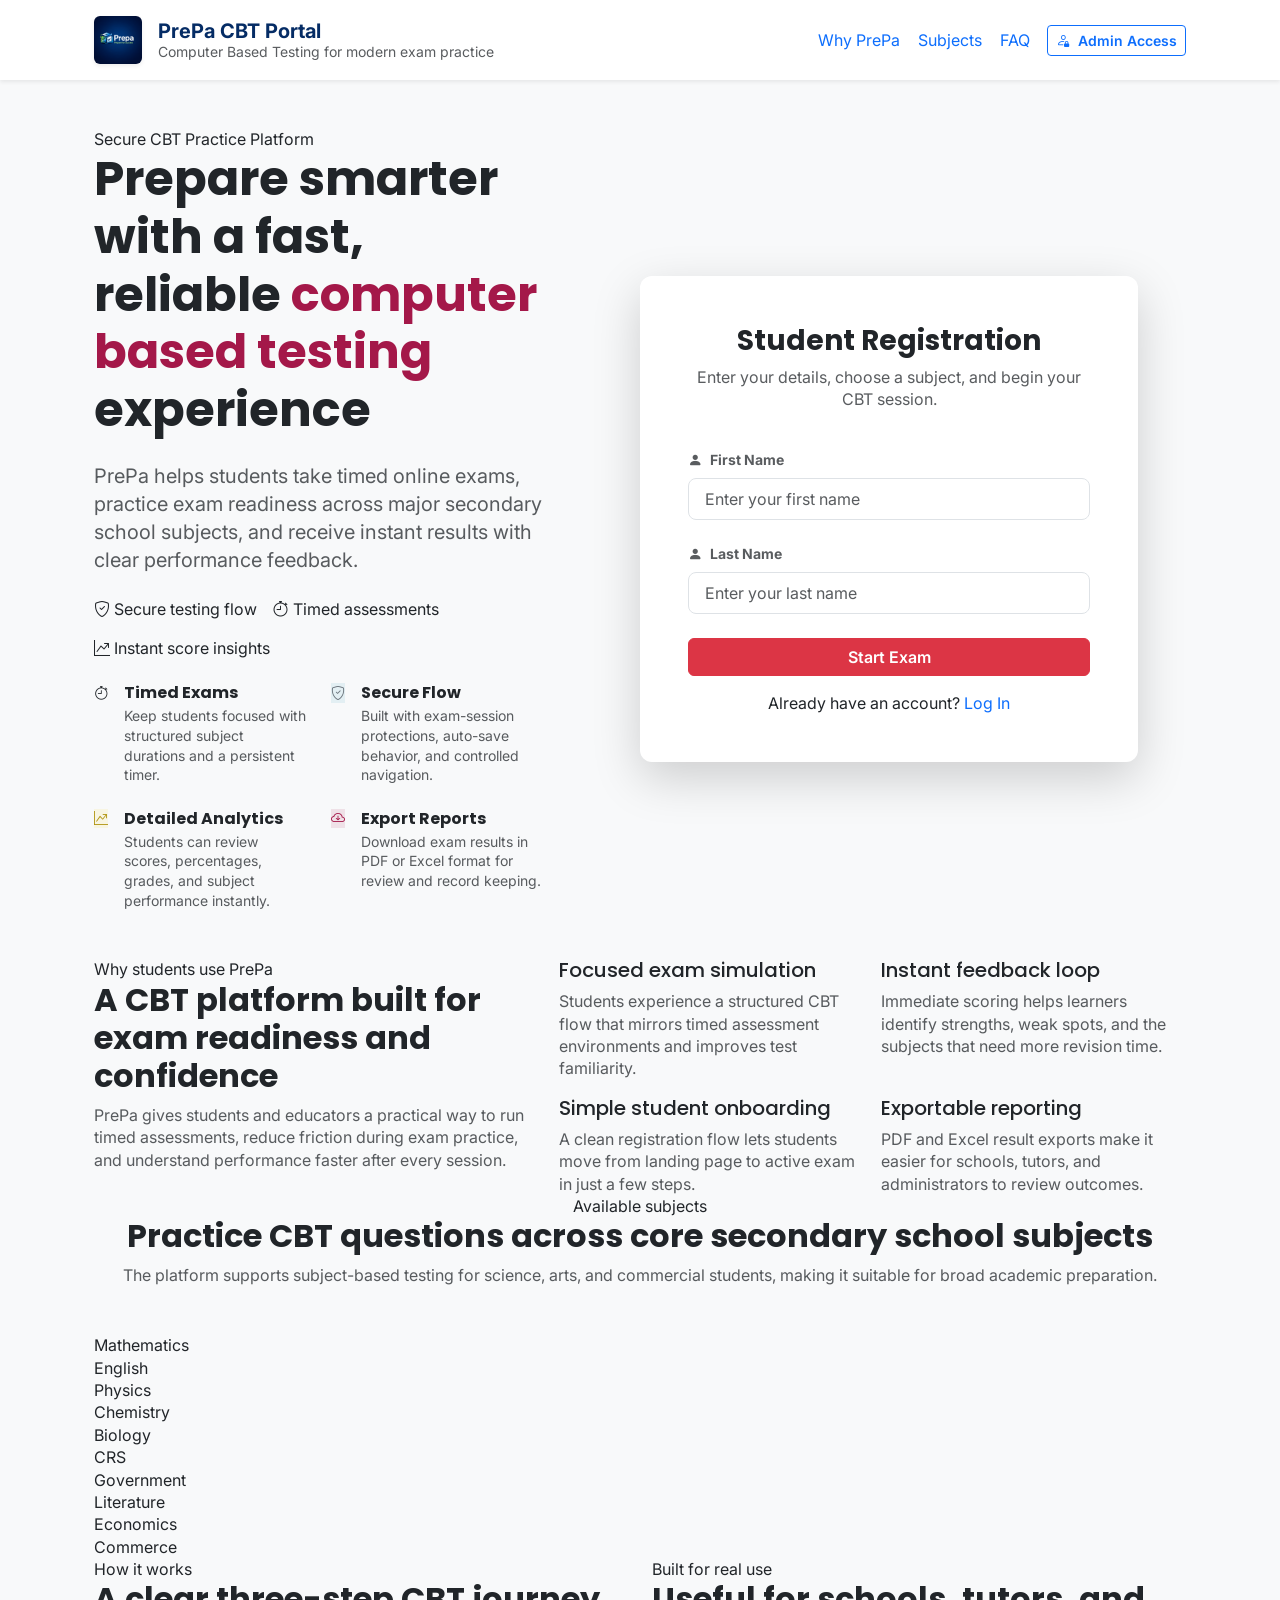
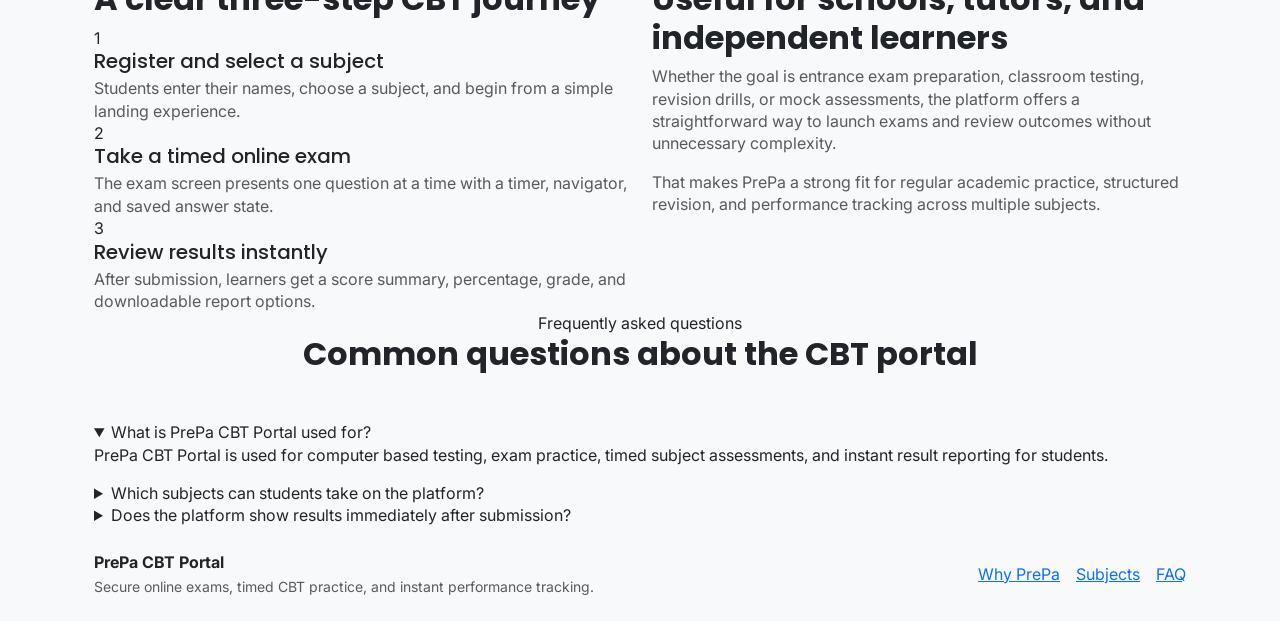
==== commit 7e1ef27a: "Add files via upload" ====
--- a/index.html
+++ b/index.html
@@ -29,7 +29,7 @@
 <link rel="apple-touch-icon" href="./PrePa_favicon.png">
 <link rel="preconnect" href="https://cdn.jsdelivr.net">
 <link rel="preload" as="image" href="./logo%201.png">
-<script type="application/ld+json">
+<script type="application/ld+json">
 {
   "@context": "https://schema.org",
   "@graph": [
@@ -104,16 +104,16 @@
 
 
   <script async src="https://www.googletagmanager.com/gtag/js?id=G-HYVF242THW"></script>
-<script>
-  window.dataLayer = window.dataLayer || [];
-  function gtag(){dataLayer.push(arguments);}
-  gtag('js', new Date());
-
-  gtag('config', 'G-HYVF242THW');
-</script>
-</head>
-<body class="min-vh-100 d-flex flex-column">
-<!-- <a href="#main-content" class="skip-link">Skip to main content</a> -->
+<script>
+  window.dataLayer = window.dataLayer || [];
+  function gtag(){dataLayer.push(arguments);}
+  gtag('js', new Date());
+
+  gtag('config', 'G-HYVF242THW');
+</script>
+</head>
+<body class="min-vh-100 d-flex flex-column">
+<!-- <a href="#main-content" class="skip-link">Skip to main content</a> -->
 
 <nav class="bg-white shadow-sm position-sticky top-0" style="z-index: 1000;">
   <div class="container px-4 py-3 d-flex align-items-center justify-content-between gap-3 flex-wrap">
@@ -198,50 +198,8 @@
         </div>
       </div>
       <div class="col-lg-6 animate-scale-in">
-        <div class="card p-4 p-md-5 border-0 shadow-lg hover-lift">
-          <div class="text-center mb-4">
-            <h2 class="h3 fw-bold text-dark mb-2">Student Registration</h2>
-            <p class="text-muted">Enter your details, choose a subject, and begin your CBT session.</p>
-          </div>
-          <form id="student-form" class="d-grid gap-4" aria-label="Student registration form">
-            <div class="animate-fade-in stagger-1">
-              <label for="first-name" class="form-label small fw-bold text-muted d-flex align-items-center gap-2">
-                <i class="bi bi-person-fill"></i> First Name
-              </label>
-              <input type="text" id="first-name" name="firstName" required autocomplete="given-name" placeholder="Enter your first name" class="form-control form-control-lg fs-6 input-focus-effect">
-            </div>
-            <div class="animate-fade-in stagger-2">
-              <label for="last-name" class="form-label small fw-bold text-muted d-flex align-items-center gap-2">
-                <i class="bi bi-person-fill"></i> Last Name
-              </label>
-              <input type="text" id="last-name" name="lastName" required autocomplete="family-name" placeholder="Enter your last name" class="form-control form-control-lg fs-6 input-focus-effect">
-            </div>
-            <div id="subject-section" class="animate-fade-in stagger-3">
-              <label for="selected-subject" class="form-label small fw-bold text-muted d-flex align-items-center gap-2">
-                <i class="bi bi-book"></i> Select Subject
-              </label>
-              <select id="selected-subject" name="subject" required class="form-select form-select-lg fs-6 input-focus-effect">
-                <option value="" disabled selected>Select Subject</option>
-                <optgroup label="Science">
-                  <option value="Mathematics">Mathematics</option>
-                  <option value="English">English</option>
-                  <option value="Physics">Physics</option>
-                  <option value="Chemistry">Chemistry</option>
-                  <option value="Biology">Biology</option>
-                </optgroup>
-                <optgroup label="Arts">
-                  <option value="CRS">CRS</option>
-                  <option value="Government">Government</option>
-                  <option value="Literature">Literature</option>
-                </optgroup>
-                <optgroup label="Commercial">
-                  <option value="Economics">Economics</option>
-                  <option value="Commerce">Commerce</option>
-                </optgroup>
-              </select>
-            </div>
-            <button type="submit" class="btn btn-danger w-100 fw-semibold">Start Exam</button>
-          </form>
+        <div id="auth-section">
+          <!-- Content will be dynamically inserted here -->
         </div>
       </div>
     </div>
@@ -390,45 +348,126 @@
 </footer>
 
 <script src="https://cdn.jsdelivr.net/npm/bootstrap@5.3.3/dist/js/bootstrap.bundle.min.js"></script>
+<script src="./auth.js"></script>
 <script>
-  const firstNameInput = document.getElementById("first-name");
-  const subjectSection = document.getElementById("subject-section");
-  const subjectSelect = document.getElementById("selected-subject");
-
-  function updateSubjectSectionVisibility() {
-    const hasName = firstNameInput.value.trim().length > 0;
-
-    if (hasName) {
-      subjectSection.classList.remove("d-none");
+  const authSection = document.getElementById("auth-section");
+
+  function renderDashboard(userData) {
+    authSection.innerHTML = `
+      <div class="card p-4 p-md-5 border-0 shadow-lg hover-lift">
+        <div class="text-center mb-4">
+          <h2 class="h3 fw-bold text-dark mb-2">Welcome back, ${userData.name}!</h2>
+          <p class="text-muted">Ready to continue your learning journey?</p>
+        </div>
+        <div class="d-grid gap-3">
+          <button onclick="window.location.href='exam.html'" class="btn btn-danger w-100 fw-semibold">Start New Exam</button>
+          <button onclick="window.location.href='admin.html'" class="btn btn-outline-primary w-100 fw-semibold">View Admin Panel</button>
+          <button onclick="logout()" class="btn btn-outline-secondary w-100 fw-semibold">Logout</button>
+        </div>
+      </div>
+    `;
+  }
+
+  function renderRegistrationForm() {
+    authSection.innerHTML = `
+      <div class="card p-4 p-md-5 border-0 shadow-lg hover-lift">
+        <div class="text-center mb-4">
+          <h2 class="h3 fw-bold text-dark mb-2">Student Registration</h2>
+          <p class="text-muted">Enter your details, choose a subject, and begin your CBT session.</p>
+        </div>
+        <form id="student-form" class="d-grid gap-4" aria-label="Student registration form">
+          <div class="animate-fade-in stagger-1">
+            <label for="first-name" class="form-label small fw-bold text-muted d-flex align-items-center gap-2">
+              <i class="bi bi-person-fill"></i> First Name
+            </label>
+            <input type="text" id="first-name" name="firstName" required autocomplete="given-name" placeholder="Enter your first name" class="form-control form-control-lg fs-6 input-focus-effect">
+          </div>
+          <div class="animate-fade-in stagger-2">
+            <label for="last-name" class="form-label small fw-bold text-muted d-flex align-items-center gap-2">
+              <i class="bi bi-person-fill"></i> Last Name
+            </label>
+            <input type="text" id="last-name" name="lastName" required autocomplete="family-name" placeholder="Enter your last name" class="form-control form-control-lg fs-6 input-focus-effect">
+          </div>
+          <div id="subject-section" class="animate-fade-in stagger-3">
+            <label for="selected-subject" class="form-label small fw-bold text-muted d-flex align-items-center gap-2">
+              <i class="bi bi-book"></i> Select Subject
+            </label>
+            <select id="selected-subject" name="subject" required class="form-select form-select-lg fs-6 input-focus-effect">
+              <option value="" disabled selected>Select Subject</option>
+              <optgroup label="Science">
+                <option value="Mathematics">Mathematics</option>
+                <option value="English">English</option>
+                <option value="Physics">Physics</option>
+                <option value="Chemistry">Chemistry</option>
+                <option value="Biology">Biology</option>
+              </optgroup>
+              <optgroup label="Arts">
+                <option value="CRS">CRS</option>
+                <option value="Government">Government</option>
+                <option value="Literature">Literature</option>
+              </optgroup>
+              <optgroup label="Commercial">
+                <option value="Economics">Economics</option>
+                <option value="Commerce">Commerce</option>
+              </optgroup>
+            </select>
+          </div>
+          <button type="submit" class="btn btn-danger w-100 fw-semibold">Start Exam</button>
+        </form>
+        <div class="text-center mt-3">
+          <p class="mb-0">Already have an account? <a href="login.html" class="text-decoration-none">Log In</a></p>
+        </div>
+      </div>
+    `;
+
+    // Re-attach event listeners
+    const firstNameInput = document.getElementById("first-name");
+    const subjectSection = document.getElementById("subject-section");
+    const subjectSelect = document.getElementById("selected-subject");
+
+    function updateSubjectSectionVisibility() {
+      const hasName = firstNameInput.value.trim().length > 0;
+      if (hasName) {
+        subjectSection.classList.remove("d-none");
+      } else {
+        subjectSection.classList.add("d-none");
+        subjectSelect.value = "";
+      }
+    }
+
+    firstNameInput.addEventListener("input", updateSubjectSectionVisibility);
+    updateSubjectSectionVisibility();
+
+    document.getElementById("student-form").addEventListener("submit", (e) => {
+      e.preventDefault();
+      const firstName = firstNameInput.value.trim();
+      const lastName = document.getElementById("last-name").value.trim();
+      const selectedSubject = subjectSelect.value;
+
+      if (firstName && lastName && selectedSubject) {
+        localStorage.removeItem("userAnswers");
+        localStorage.removeItem("shuffledQuestions");
+        localStorage.removeItem("examEndTime");
+        localStorage.removeItem("currentQuestionIndex");
+        const sessionId = "sess-" + Date.now() + "-" + Math.random().toString(36).slice(2, 8);
+        localStorage.setItem(
+          "studentDetails",
+          JSON.stringify({ firstName, lastName, selectedSubject, sessionId })
+        );
+        localStorage.setItem("selectedSubject", selectedSubject);
+        window.location.href = "exam.html";
+      } else {
+        alert("Please fill in all required fields.");
+      }
+    });
+  }
+
+  document.addEventListener('DOMContentLoaded', () => {
+    const userData = getUserData();
+    if (userData && userData.signedUp) {
+      renderDashboard(userData);
     } else {
-      subjectSection.classList.add("d-none");
-      subjectSelect.value = "";
-    }
-  }
-
-  firstNameInput.addEventListener("input", updateSubjectSectionVisibility);
-  updateSubjectSectionVisibility();
-
-  document.getElementById("student-form").addEventListener("submit", (e) => {
-    e.preventDefault();
-    const firstName = firstNameInput.value.trim();
-    const lastName = document.getElementById("last-name").value.trim();
-    const selectedSubject = subjectSelect.value;
-
-    if (firstName && lastName && selectedSubject) {
-      localStorage.removeItem("userAnswers");
-      localStorage.removeItem("shuffledQuestions");
-      localStorage.removeItem("examEndTime");
-      localStorage.removeItem("currentQuestionIndex");
-      const sessionId = "sess-" + Date.now() + "-" + Math.random().toString(36).slice(2, 8);
-      localStorage.setItem(
-        "studentDetails",
-        JSON.stringify({ firstName, lastName, selectedSubject, sessionId })
-      );
-      localStorage.setItem("selectedSubject", selectedSubject);
-      window.location.href = "exam.html";
-    } else {
-      alert("Please fill in all required fields.");
+      renderRegistrationForm();
     }
   });
 </script>
